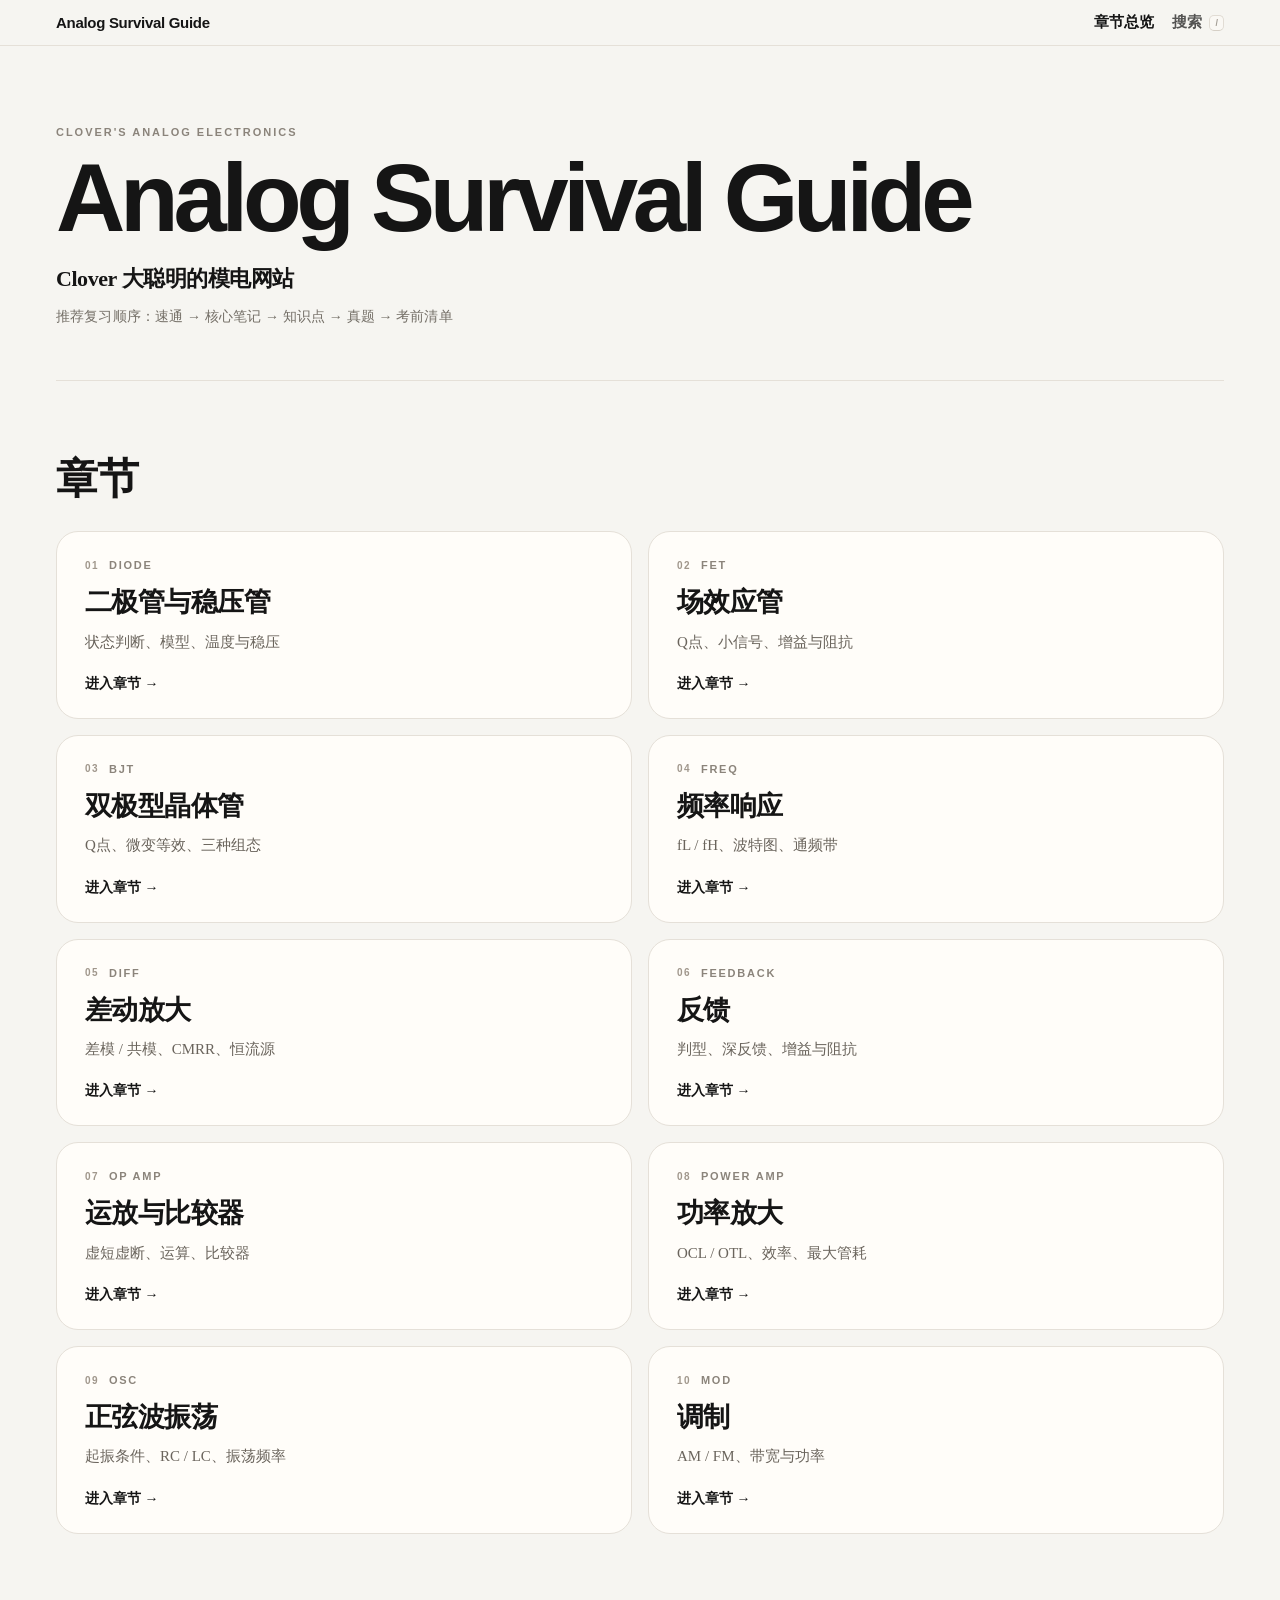
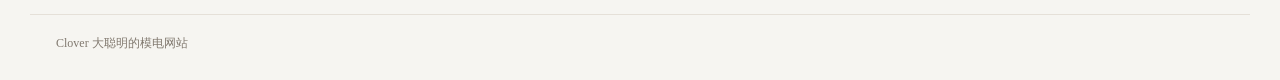
==== analog-survival-guide/index.html @ c8d02872 "Polish note density and add continuous notebook viewer" ====
<!doctype html>
<html lang="zh-CN">
<head>
<meta charset="utf-8">
<meta name="viewport" content="width=device-width,initial-scale=1">
<meta name="description" content="Clover 大聪明的模电网站：模拟电子线路 B 速通、知识点、历年真题与考前清单。">
<title>Analog Survival Guide｜Clover 模电期末生存指南</title>
<style>
:root{--bg:#f6f5f1;--paper:#fffdf9;--ink:#151515;--muted:#746f67;--line:#e5e0d8}
*{box-sizing:border-box}
html{scroll-behavior:smooth}
body{margin:0;background:var(--bg);color:var(--ink);font-family:"Songti SC","STSong","SimSun","Noto Serif CJK SC",serif;-webkit-font-smoothing:antialiased;text-rendering:optimizeLegibility}
a{color:inherit;text-decoration:none}
.sitebar{position:sticky;top:0;z-index:20;background:rgba(246,245,241,.94);backdrop-filter:blur(15px);border-bottom:1px solid var(--line)}
.sitebar-inner{max-width:1220px;margin:auto;padding:13px 26px;display:flex;align-items:center;justify-content:space-between}
.brand{font-family:Inter,ui-sans-serif,-apple-system,BlinkMacSystemFont,"Segoe UI",sans-serif;font-size:15px;font-weight:800;letter-spacing:-.02em}
.nav-actions{display:flex;align-items:center;gap:18px;font-size:15px;font-weight:700}
.search-open{appearance:none;border:0;background:transparent;color:inherit;font:inherit;font-weight:700;padding:0;cursor:pointer;display:inline-flex;align-items:center;gap:7px;opacity:.72;transition:opacity .16s ease}
.search-open:hover{opacity:1}.search-open kbd{font-family:Inter,ui-sans-serif,sans-serif;font-size:9px;font-weight:700;border:1px solid #d9d2c8;border-bottom-color:#c9c1b5;border-radius:5px;padding:2px 5px;background:#fbf9f5;color:#81796f}
main{max-width:1220px;margin:auto;padding:0 26px 80px}
.hero{padding:80px 0 52px;border-bottom:1px solid var(--line)}
.eyebrow{font-family:Inter,ui-sans-serif,sans-serif;font-size:11px;font-weight:800;letter-spacing:.18em;color:#8b847b;text-transform:uppercase}
h1{font-family:Inter,ui-sans-serif,-apple-system,BlinkMacSystemFont,"Segoe UI",sans-serif;font-size:clamp(58px,8vw,96px);letter-spacing:-.055em;line-height:.96;margin:14px 0 0}
.sub{font-size:22px;font-weight:800;margin-top:20px;letter-spacing:-.02em}
.home-guide{margin-top:11px;color:var(--muted);font-size:14px;line-height:1.65;letter-spacing:.01em}
.home-state{margin-top:20px;display:none;align-items:center;flex-wrap:wrap;gap:10px 14px}
.home-state.show{display:flex}.overall-progress{display:inline-flex;align-items:center;gap:9px;padding:7px 11px;border:1px solid #ddd6cd;border-radius:999px;background:#fbf9f5;color:#625b53;font:700 12px/1.2 Inter,ui-sans-serif,sans-serif}
.overall-progress i{display:block;width:64px;height:3px;border-radius:99px;background:#e7e1d8;overflow:hidden}.overall-progress i::after{content:"";display:block;width:var(--p,0%);height:100%;background:#514b44;border-radius:inherit;transition:width .25s ease}
.continue-link{font-size:13px;font-weight:800;color:#4d4740;border-bottom:1px solid #bfb6aa;padding-bottom:2px}.continue-link:hover{border-color:#4d4740}
.chapter-progress{position:absolute;top:25px;right:27px;padding:4px 8px;border-radius:999px;border:1px solid #e1dbd2;background:#faf8f4;color:#817970;font:700 10px/1.2 Inter,ui-sans-serif,sans-serif;letter-spacing:.02em}
.chapter-progress.done{background:#2b2824;border-color:#2b2824;color:#fff}.chapter-card.has-progress .code{padding-right:54px}
.section-summary{margin-left:auto;color:#81796f;font:700 12px/1.2 Inter,ui-sans-serif,sans-serif}

.section{padding-top:70px}
.section-head{margin-bottom:24px;display:flex;align-items:end;justify-content:space-between;gap:18px}
.section-head h2{font-size:42px;margin:0;letter-spacing:-.03em;font-weight:800}
.grid{display:grid;grid-template-columns:repeat(2,1fr);gap:16px}
.chapter-card{position:relative;overflow:hidden;min-height:178px;display:flex;flex-direction:column;background:var(--paper);border:1px solid var(--line);border-radius:22px;padding:27px 28px 25px;transition:.18s ease}
.chapter-card:hover{transform:translateY(-2px);border-color:#d8d1c7;box-shadow:0 12px 30px rgba(40,34,27,.045)}
.chapter-card:focus-visible{outline:2px solid #80766a;outline-offset:3px}
.code{display:flex;align-items:center;gap:10px;font-family:Inter,ui-sans-serif,sans-serif;font-size:11px;font-weight:800;letter-spacing:.16em;color:#8b847b}
.chapter-no{font-size:10px;letter-spacing:.14em;color:#a0978c}
.chapter-card h2{font-size:27px;line-height:1.35;margin:13px 0 8px;font-weight:800;letter-spacing:-.02em}
.chapter-card p{font-size:15px;color:#6a645c;margin:0;line-height:1.75}
.enter{margin-top:auto;padding-top:20px;font-weight:800;font-size:14px}
.enter::after{content:"";display:inline-block;width:0;height:1px;background:currentColor;vertical-align:middle;margin-left:6px;transition:width .18s ease}
.chapter-card:hover .enter::after{width:18px}
.loading{position:fixed;inset:0;z-index:100;background:var(--bg);display:none;place-items:center}
.loading.on{display:grid}
.loading-inner{text-align:center;padding:28px}
.loading-title{font-family:Inter,ui-sans-serif,sans-serif;font-size:30px;font-weight:800;letter-spacing:-.04em}
.loading-sub{margin-top:11px;color:var(--muted);font-size:14px}
.loading-bar{width:min(260px,65vw);height:2px;background:#e6e0d8;margin:20px auto 0;overflow:hidden;border-radius:999px}
.loading-bar::after{content:"";display:block;width:38%;height:100%;background:#6f6961;animation:load 1.05s ease-in-out infinite}
@keyframes load{0%{transform:translateX(-110%)}100%{transform:translateX(300%)}}
.footer{max-width:1220px;margin:0 auto 28px;padding:20px 26px 0;border-top:1px solid var(--line);font-size:12px;color:#81796f}
@media(max-width:760px){
  main{padding:0 18px 60px}.sitebar-inner{padding:12px 18px}.grid{grid-template-columns:1fr}
  .hero{padding-top:70px;padding-bottom:48px}.sub{font-size:19px}.home-guide{font-size:13.5px}
  .section-head h2{font-size:38px}.section-summary{font-size:11px}.chapter-card{min-height:160px}.chapter-progress{top:22px;right:22px}
}
@media(prefers-reduced-motion:reduce){html{scroll-behavior:auto}.chapter-card,.enter::after{transition:none}.loading-bar::after{animation:none}}

.search-layer{position:fixed;inset:0;z-index:200;background:rgba(25,22,18,.22);backdrop-filter:blur(7px);display:none;align-items:flex-start;justify-content:center;padding:10vh 18px 28px}
.search-layer.open{display:flex}.search-panel{width:min(760px,100%);max-height:78vh;overflow:hidden;background:#fffdf9;border:1px solid #ddd6cc;border-radius:22px;box-shadow:0 28px 90px rgba(32,27,21,.18);display:flex;flex-direction:column}
.search-head{padding:18px 20px;border-bottom:1px solid var(--line);display:flex;align-items:center;gap:12px}
.search-head input{min-width:0;flex:1;border:0;outline:0;background:transparent;color:var(--ink);font:700 18px/1.4 "Songti SC","STSong","SimSun",serif}
.search-head input::placeholder{color:#aaa198}.search-close{border:0;background:transparent;color:#8a8278;font-size:22px;line-height:1;cursor:pointer;padding:4px 6px}
.search-status{padding:14px 20px;color:#8b847b;font-size:12px;border-bottom:1px solid #eee9e1}
.search-results{overflow:auto;padding:8px}.search-result{display:block;padding:13px 14px;border-radius:13px}.search-result:hover,.search-result:focus-visible{background:#f6f3ed;outline:0}
.search-result-top{display:flex;align-items:center;gap:9px;margin-bottom:4px}.search-type{font-family:Inter,ui-sans-serif,sans-serif;font-size:9px;font-weight:800;letter-spacing:.13em;text-transform:uppercase;color:#91887e}.search-chapter{font-size:12px;color:#8b847b}
.search-result-title{font-size:16px;font-weight:800;line-height:1.45}.search-result-snippet{margin-top:3px;color:#6b655d;font-size:13px;line-height:1.55;white-space:nowrap;overflow:hidden;text-overflow:ellipsis}
.search-empty{padding:34px 20px;text-align:center;color:#8b847b;font-size:14px}
@media(max-width:760px){.hero{padding-top:60px;padding-bottom:42px}.nav-actions{gap:12px}.search-open kbd{display:none}.search-layer{padding-top:7vh}.search-panel{border-radius:18px;max-height:82vh}.search-head{padding:15px 16px}.search-head input{font-size:16px}}

</style>
</head>
<body>
<header class="sitebar"><div class="sitebar-inner"><div class="brand"><a href="#home">Analog Survival Guide</a></div><div class="nav-actions"><span>章节总览</span><button class="search-open" id="openSearch" type="button" aria-label="全站搜索">搜索 <kbd>/</kbd></button></div></div></header>

<main>
<section class="hero">
  <div class="eyebrow">Clover's Analog Electronics</div>
  <h1>Analog Survival Guide</h1>
  <div class="sub">Clover 大聪明的模电网站</div>
  <div class="home-guide">推荐复习顺序：速通 → 核心笔记 → 知识点 → 真题 → 考前清单</div>
  <div class="home-state" id="homeState">
    <span class="overall-progress" id="overallProgress"><i></i><span>0 / 80</span></span>
    <a class="continue-link" id="continueLink" href="guide.html?v='+release+'#diode/quick">继续上次复习 →</a>
  </div>
</section>

<section class="section">
  <div class="section-head"><h2>章节</h2><div class="section-summary" id="sectionSummary"></div></div>
  <div class="grid">
    <a class="chapter-card" href="guide.html?v='+release+'#diode/quick"><div class="code"><span class="chapter-no">01</span><span>DIODE</span></div><h2>二极管与稳压管</h2><p>状态判断、模型、温度与稳压</p><div class="enter">进入章节 →</div></a>
    <a class="chapter-card" href="guide.html?v='+release+'#fet/quick"><div class="code"><span class="chapter-no">02</span><span>FET</span></div><h2>场效应管</h2><p>Q点、小信号、增益与阻抗</p><div class="enter">进入章节 →</div></a>
    <a class="chapter-card" href="guide.html?v='+release+'#bjt/quick"><div class="code"><span class="chapter-no">03</span><span>BJT</span></div><h2>双极型晶体管</h2><p>Q点、微变等效、三种组态</p><div class="enter">进入章节 →</div></a>
    <a class="chapter-card" href="guide.html?v='+release+'#frequency/quick"><div class="code"><span class="chapter-no">04</span><span>FREQ</span></div><h2>频率响应</h2><p>fL / fH、波特图、通频带</p><div class="enter">进入章节 →</div></a>
    <a class="chapter-card" href="guide.html?v='+release+'#diff/quick"><div class="code"><span class="chapter-no">05</span><span>DIFF</span></div><h2>差动放大</h2><p>差模 / 共模、CMRR、恒流源</p><div class="enter">进入章节 →</div></a>
    <a class="chapter-card" href="guide.html?v='+release+'#feedback/quick"><div class="code"><span class="chapter-no">06</span><span>FEEDBACK</span></div><h2>反馈</h2><p>判型、深反馈、增益与阻抗</p><div class="enter">进入章节 →</div></a>
    <a class="chapter-card" href="guide.html?v='+release+'#opamp/quick"><div class="code"><span class="chapter-no">07</span><span>OP AMP</span></div><h2>运放与比较器</h2><p>虚短虚断、运算、比较器</p><div class="enter">进入章节 →</div></a>
    <a class="chapter-card" href="guide.html?v='+release+'#power/quick"><div class="code"><span class="chapter-no">08</span><span>POWER AMP</span></div><h2>功率放大</h2><p>OCL / OTL、效率、最大管耗</p><div class="enter">进入章节 →</div></a>
    <a class="chapter-card" href="guide.html?v='+release+'#oscillator/quick"><div class="code"><span class="chapter-no">09</span><span>OSC</span></div><h2>正弦波振荡</h2><p>起振条件、RC / LC、振荡频率</p><div class="enter">进入章节 →</div></a>
    <a class="chapter-card" href="guide.html?v='+release+'#modulation/quick"><div class="code"><span class="chapter-no">10</span><span>MOD</span></div><h2>调制</h2><p>AM / FM、带宽与功率</p><div class="enter">进入章节 →</div></a>
  </div>
</section>
</main>

<footer class="footer">Clover 大聪明的模电网站</footer>
<div class="loading" id="loading" aria-live="polite" aria-busy="true"><div class="loading-inner"><div class="loading-title">Analog Survival Guide</div><div class="loading-sub">正在载入这一章的完整内容…</div><div class="loading-bar"></div></div></div>

<div class="search-layer" id="searchLayer" aria-hidden="true">
  <div class="search-panel" role="dialog" aria-modal="true" aria-label="全站搜索">
    <div class="search-head"><input id="searchInput" type="search" autocomplete="off" placeholder="搜索知识点、真题、关键词…"><button class="search-close" id="searchClose" type="button" aria-label="关闭搜索">×</button></div>
    <div class="search-status" id="searchStatus">输入关键词开始搜索</div>
    <div class="search-results" id="searchResults"></div>
  </div>
</div>
<script>
(() => {
  const release='20260928-13';
  const files = Array.from({length:10},(_,i)=>`chunks/part-${String(i+1).padStart(2,'0')}.txt?v=${release}`);
  const loading = document.getElementById('loading');
  const searchLayer = document.getElementById('searchLayer');
  const searchInput = document.getElementById('searchInput');
  const searchResults = document.getElementById('searchResults');
  const searchStatus = document.getElementById('searchStatus');
  const routeMeta = {
    diode:'二极管与稳压管',fet:'场效应管',bjt:'双极型晶体管',frequency:'频率响应',diff:'差动放大',
    feedback:'反馈',opamp:'运放与比较器',power:'功率放大',oscillator:'正弦波振荡',modulation:'调制'
  };
  const chapterOrder = Object.keys(routeMeta);
  let fullHtmlPromise = null;
  let searchIndex = null;
  let loadingFull = false;

  function getFullHtml(){
    if(!fullHtmlPromise){
      fullHtmlPromise = Promise.all(files.map(f =>
        fetch(f,{cache:'force-cache'}).then(r=>{
          if(!r.ok) throw new Error(f+' '+r.status);
          return r.text();
        })
      )).then(parts=>parts.join(''));
    }
    return fullHtmlPromise;
  }


  const diodeCoreNotes = `
<section class="section note-atlas" id="notes">
<div class="section-head"><h2>核心笔记</h2></div>
<p class="note-atlas-intro">二极管这章先抓状态判断。图里已经有的内容不再重复打字，下面只留做题时会用到的结论。</p>
<div class="note-atlas-grid">

<article class="note-panel">
<div class="note-figure" data-page="原笔记 P1"><img loading="lazy" decoding="async" src="assets/notes/diode-pn.jpg?v=20260928-full6" alt="N型P型半导体与PN结形成的原笔记图"></div>
<div class="note-copy">
<h3>先判断偏置方向，再决定导通还是截止</h3>
<p>先看外加电压让耗尽层变窄还是变宽，再判断载流子运动和器件状态。整流、限幅、稳压题都从这一步开始。</p>
<div class="note-formulas"><div class="note-formula">正偏：耗尽层变窄 → 扩散增强 → 易导通</div><div class="note-formula">反偏：耗尽层变宽 → 扩散受阻 → 电流很小</div></div>
<div class="note-tip"><b>做题时：</b>先判状态，再列式。别反过来。</div>
</div></article>

<article class="note-panel">
<div class="note-figure" data-page="原笔记 P2"><img loading="lazy" decoding="async" src="assets/notes/diode-model.jpg?v=20260928-full6" alt="二极管伏安特性与模型的原笔记图"></div>
<div class="note-copy">
<h3>大信号看工作状态，小信号看工作点附近变化</h3>
<p>直流题先看题目采用理想模型、恒压降模型还是折线模型；交流微小变化再用工作点附近的小信号电阻。</p>
<div class="note-formulas"><div class="note-formula">Si 常用导通压降约 0.7 V　｜　Ge 约 0.3 V</div><div class="note-formula">小信号：r<sub>d</sub> ≈ U<sub>T</sub> / I<sub>DQ</sub></div></div>
<div class="note-tip"><b>注意：</b>题目明确给了模型，就按题设模型算，不要自己换模型。</div>
</div></article>

<article class="note-panel">
<div class="note-figure" data-page="原笔记 P5"><img loading="lazy" decoding="async" src="assets/notes/diode-limiter.jpg?v=20260928-full6" alt="二极管限幅电路与波形判断原笔记图"></div>
<div class="note-copy">
<h3>限幅题：先看二极管两端电位，再分区间画波形</h3>
<p>不需要背每种接法的波形。先假设截止，算两端电位；假设不成立时再切换到导通状态。</p>
<div class="note-formulas"><div class="note-formula">假设状态 → 算两端电位 → 检查自洽 → 必要时重算</div></div>
<div class="note-tip"><b>画波形：</b>输入跨过阈值的位置先在横轴上标出来，再一段一段画。</div>
</div></article>

<article class="note-panel">
<div class="note-figure" data-page="原笔记 P6"><img loading="lazy" decoding="async" src="assets/notes/diode-zener.jpg?v=20260928-full6" alt="稳压管限幅与输出波形原笔记图"></div>
<div class="note-copy">
<h3>稳压管：先假设没稳压，再用结果反证</h3>
<p>稳压管只是多了一个反向稳压状态，本质仍然是状态判断。先按未进入稳压区处理，结果不自洽再切换状态。</p>
<div class="note-formulas"><div class="note-formula">正向导通区　｜　中间截止区　｜　反向稳压区</div><div class="note-formula">保持正向电流不变：温度 ↑ → 正向导通电压 ↓</div></div>
<div class="note-tip"><b>记住：</b>限幅、稳压综合题都适合用“先假设 → 再验证”这套方法。</div>
</div></article>

</div></section>
`;

  const bjtCoreNotes = `
<section class="section note-atlas" id="notes">
<div class="section-head"><h2>核心笔记</h2></div>
<p class="note-atlas-intro">这一章先抓三件事：Q 点怎么动、失真怎么判、最大不失真摆幅怎么算。图留着，旁边只放做题真正会用到的东西。</p>
<div class="note-recap"><span>复习顺序</span><b>先 Q 点 → 再小信号 → 再三种组态 → 最后失真 / 最大摆幅</b><em>卡住时先把直流负载线和交流等效图画出来。</em></div>
<div class="note-atlas-grid">
<article class="note-panel">
<div class="note-figure" data-page="原笔记 P9"><img loading="lazy" decoding="async" src="assets/notes/bjt-qpoint.jpg?v=20260928-full6" alt="这里的 BJT Q 点与 RB、RC 变化关系图"></div>
<div class="note-copy"><div class="note-kicker">DIAGRAM · Q POINT</div><h3>R<sub>B</sub>、R<sub>C</sub> 改变时，Q 点到底怎么走？</h3>
<p><b>改 R<sub>B</sub></b>：直流负载线不变，变化的是 I<sub>BQ</sub>，所以工作点沿原直流负载线移动。</p>
<p><b>改 R<sub>C</sub></b>：I<sub>BQ</sub> 不变，但直流负载线斜率改变，因此 Q 点沿对应输出特性曲线移动。</p>
<div class="note-formulas"><div class="note-formula">u<sub>CE</sub> = V<sub>CC</sub> − i<sub>C</sub>R<sub>C</sub></div><div class="note-formula">直流负载线斜率 ∝ −1 / R<sub>C</sub></div></div>
<div class="note-tip"><b>做题时：</b>不要背“左移右移”，先问自己：这次是换 I<sub>B</sub> 曲线，还是换负载线？图就不会乱。</div></div>
</article>
<article class="note-panel">
<div class="note-figure" data-page="原笔记 P10"><img loading="lazy" decoding="async" src="assets/notes/bjt-distortion.jpg?v=20260928-full6" alt="这里的截止失真和饱和失真示意图"></div>
<div class="note-copy"><div class="note-kicker">EASY TO MISS · DISTORTION</div><h3>截止 / 饱和失真：先看 Q 点离哪一端更近</h3>
<p>这里直接记：<b>Q 点过低，更容易碰到截止端；Q 点过高，更容易碰到饱和端。</b>输入增大后，离 Q 点更近的一侧先被“顶住”，于是输出出现削顶。</p>
<p>对 NPN 共射题，原图还把输出削顶方向画了出来。考场上结合相位反转和 Q 点位置一起判断，比单背波形更稳。</p>
<div class="note-tip"><b>怎么改：</b>先考虑减小输入幅值；若题目要求调偏置，就把 Q 点往更合适的动态范围中部移动。</div></div>
</article>
<article class="note-panel no-image"><div class="note-copy"><h3>共射、共集、共基，别混着背</h3>
<p>三种组态最容易一起考。先抓用途，再补相位和阻抗，比背一整张表稳。</p>
<div class="note-compare">
<div><b>共射</b><span>电压放大能力强</span><span>输入 / 输出反相</span><span>最常见的电压放大</span></div>
<div><b>共集</b><span>A<sub>u</sub> ≈ 1</span><span>输入电阻大、输出电阻小</span><span>电压跟随，带负载强</span></div>
<div><b>共基</b><span>有电压放大，无电流放大</span><span>输入 / 输出同相</span><span>频带宽，适合高频</span></div>
</div>
<div class="note-tip"><b>记法：</b>共射看“放大”，共集看“跟随 / 带负载”，共基看“高频”。</div></div></article>
<article class="note-panel no-image"><div class="note-copy"><h3>最大不失真摆幅：限制你的是更近的那一端</h3>
<p>交流负载线经过静态工作点 Q。向饱和端和截止端分别还能摆多少，两个余量都算出来，最后取较小者。</p>
<div class="note-formulas"><div class="note-formula">交流负载线：经过 Q，斜率 = −1 / R′<sub>L</sub></div><div class="note-formula">U<sub>R</sub> = U<sub>CEQ</sub> − U<sub>CES</sub></div><div class="note-formula">U<sub>F</sub> = I<sub>CQ</sub>R′<sub>L</sub></div><div class="note-formula">U<sub>om,max</sub> = min(U<sub>R</sub>, U<sub>F</sub>)</div></div>
<div class="note-tip"><b>看到这类题：</b>出现“最大不失真输出 / 动态范围 / 交流负载线”，先找 Q 点到两端的余量。</div></div></article>
</div></section>
`;


  const fetCoreNotes = `
<section class="section note-atlas" id="notes">
<div class="section-head"><h2>核心笔记</h2></div>
<p class="note-atlas-intro">FET 先认管型，再定偏置和 Q 点，最后换小信号模型。三张图按这个顺序看就够了。</p>
<div class="note-atlas-grid">
<article class="note-panel">
<div class="note-figure" data-page="原笔记 P25"><img loading="lazy" decoding="async" src="assets/notes/fet-types.jpg?v=20260928-full6" alt="这里的 FET 管型与转移特性快速识别图"></div>
<div class="note-copy"><div class="note-kicker">DIAGRAM · TYPE ID</div><h3>看 u<sub>GS</sub> 的取值范围，先把管型认出来</h3>
<p>快速判断可以先看：u<sub>GS</sub> 有正有负 → 耗尽型 MOSFET；全为正 → 增强型 MOSFET；全为负 → JFET。先认管型，再看沟道方向和转移特性。</p>
<div class="note-formulas"><div class="note-formula">I<sub>DSS</sub>：转移曲线与 i<sub>D</sub> 轴交点</div><div class="note-formula">U<sub>GS(th)</sub> / U<sub>GS(off)</sub>：看 u<sub>GS</sub> 轴交点</div></div>
<div class="note-tip"><b>做题时：</b>认管型题别先死背符号，先看 u<sub>GS</sub> 能落在哪一段。</div></div>
</article>
<article class="note-panel">
<div class="note-figure" data-page="原笔记 P26"><img loading="lazy" decoding="async" src="assets/notes/fet-bias.jpg?v=20260928-full6" alt="这里的 FET 自给偏置与分压偏置图"></div>
<div class="note-copy"><div class="note-kicker">METHOD · BIAS</div><h3>偏置先问：这个管能不能自偏？</h3>
<p>JFET、耗尽型 MOSFET 可用自给偏置；增强型 MOSFET 需要 u<sub>GS</sub>&gt;0 才形成沟道，因此增强型 MOSFET 不用这套自给偏置。分压偏置可用于各种 FET。</p>
<div class="note-formulas"><div class="note-formula">I<sub>G</sub> ≈ 0</div><div class="note-formula">典型 N 沟道 JFET 自偏：U<sub>GS</sub> = −I<sub>D</sub>R<sub>S</sub></div></div>
<div class="note-tip"><b>算 Q 点：</b>求 U<sub>G</sub> → 写 U<sub>GS</sub> → 代恒流区公式 → 求 U<sub>DS</sub> → 验工作区。</div></div>
</article>
<article class="note-panel">
<div class="note-figure" data-page="原笔记 P27"><img loading="lazy" decoding="async" src="assets/notes/fet-small-signal.jpg?v=20260928-full6" alt="这里的 FET 低频小信号模型与共源放大图"></div>
<div class="note-copy"><h3>小信号模型：g<sub>m</sub>u<sub>GS</sub> 是主角，r<sub>ds</sub> 别凭空删</h3>
<p>低频小信号模型里，受控电流源为 g<sub>m</sub>u<sub>GS</sub>，r<sub>ds</sub> 接在漏源之间。通常可以先把 r<sub>ds</sub> 看成开路；若题目给出 λ 或 r<sub>ds</sub>，就应保留。</p>
<div class="note-formulas"><div class="note-formula">交流通路：耦合 / 旁路电容按交流短路处理</div><div class="note-formula">共源 A<sub>u</sub> 常带负号；R<sub>i</sub>、R<sub>o</sub> 从等效图直接看</div></div>
<div class="note-tip"><b>做题顺序：</b>画交流通路 → 换小信号模型 → 再列 A<sub>u</sub> / R<sub>i</sub> / R<sub>o</sub>。</div></div>
</article>
<article class="note-panel no-image"><div class="note-copy"><h3>源极电阻和级间负载：先画交流通路</h3>
<p>R<sub>S</sub> 未被旁路时会形成局部负反馈，增益下降但稳定性更好；多级放大时，后一级输入电阻还会并入前一级负载。</p>
<div class="note-formulas"><div class="note-formula">R<sub>S</sub> 是否参与交流 → 先看旁路电容</div><div class="note-formula">前一级有效负载：R<sub>D</sub> ∥ R<sub>L</sub> ∥ R<sub>in,next</sub></div></div>
<div class="note-tip"><b>做题时：</b>交流通路先画对，后面的 A<sub>u</sub> / R<sub>i</sub> / R<sub>o</sub> 才不会乱。</div></div></article>
</div></section>
`;


  const diffCoreNotes = `
<section class="section note-atlas" id="notes">
<div class="section-head"><h2>核心笔记</h2></div>
<p class="note-atlas-intro">差动放大先看结构，再看差模 / 共模。静态、动态分别放原笔记图，文字只留结论。</p>
<div class="note-atlas-grid">

<article class="note-panel">
<div class="note-figure" data-page="原笔记 P41"><img loading="lazy" decoding="async" src="assets/notes/diff-static.webp?v=20260928-full6" alt="差动放大静态分析原笔记整页"></div>
<div class="note-copy">
<h3>静态分析：先锁尾电流，再利用对称性平分</h3>
<p>两边参数相同时，不必分别列两套方程。先求公共发射极点，再求尾电流，最后左右平分。</p>
<div class="note-formulas"><div class="note-formula">I<sub>tail</sub> → I<sub>C1</sub> ≈ I<sub>C2</sub> ≈ I<sub>tail</sub>/2</div><div class="note-formula">U<sub>CEQ</sub> = U<sub>CQ</sub> − U<sub>EQ</sub></div></div>
</div></article>

<article class="note-panel">
<div class="note-figure" data-page="原笔记 P42–43"><img loading="lazy" decoding="async" src="assets/notes/diff-dynamic.jpg?v=20260928-full6" alt="差动放大差模共模与单双端输出原笔记整页"></div>
<div class="note-copy">
<h3>差模看“反着动”，共模看“一起动”</h3>
<p>差模输入同幅反相，公共发射极点近似交流地；共模输入同幅同相，双端输出时理想共模分量会相消。</p>
<div class="note-formulas"><div class="note-formula">差模：u<sub>i1</sub> = −u<sub>i2</sub></div><div class="note-formula">共模：u<sub>i1</sub> = u<sub>i2</sub></div><div class="note-formula">A<sub>ud,双</sub> = 2A<sub>ud,单</sub></div><div class="note-formula">R<sub>o,单</sub> ≈ R<sub>C</sub>　｜　R<sub>o,双</sub> ≈ 2R<sub>C</sub></div></div>
<div class="note-tip"><b>先看输出怎么取：</b>一个集电极对地是单端；两个集电极之间作差是双端。</div>
</div></article>

<article class="note-panel no-image"><div class="note-copy">
<h3>恒流源尾电路：就是为了把共模压得更低</h3>
<p>尾电流更稳后，共模增益会更小，静态工作点也更稳定，所以 CMRR 会提高。</p>
<div class="note-formulas"><div class="note-formula">CMRR = |A<sub>d</sub>/A<sub>c</sub>|</div></div>
<div class="note-tip"><b>记用途：</b>压共模、稳 Q 点、减小零点漂移。</div>
</div></article>

</div></section>
`;


  const opampCoreNotes = `
<section class="section note-atlas" id="notes">
<div class="section-head"><h2>核心笔记</h2></div>
<p class="note-atlas-intro">运放先判断工作区。线性运算看虚短虚断；比较器先找阈值，再看输出翻转。</p>
<div class="note-atlas-grid">

<article class="note-panel">
<div class="note-figure" data-page="原笔记 P76–77"><img loading="lazy" decoding="async" src="assets/notes/opamp-basic.jpg?v=20260928-full6" alt="运放虚短虚断与基本比例运算原笔记整页"></div>
<div class="note-copy">
<h3>先判断是不是负反馈线性区</h3>
<p>负反馈线性区可用虚短、虚断；开环或正反馈比较器不能套虚短。</p>
<div class="note-formulas"><div class="note-formula">u<sub>+</sub> ≈ u<sub>−</sub>，i<sub>+</sub> ≈ i<sub>−</sub> ≈ 0</div><div class="note-formula">反相：A<sub>u</sub> = −R<sub>f</sub>/R<sub>1</sub></div><div class="note-formula">同相：A<sub>u</sub> = 1 + R<sub>f</sub>/R<sub>1</sub></div></div>
</div></article>

<article class="note-panel">
<div class="note-figure" data-page="原笔记 P78–79"><img loading="lazy" decoding="async" src="assets/notes/opamp-sum.jpg?v=20260928-full6" alt="运放求和积分微分原笔记整页"></div>
<div class="note-copy">
<h3>求和、积分、微分：先认结构</h3>
<p>求和先叠加；积分微分就看电容究竟在反馈支路还是输入支路。</p>
<div class="note-formulas"><div class="note-formula">积分：u<sub>o</sub> = −(1/RC)∫u<sub>i</sub>dt</div><div class="note-formula">微分：u<sub>o</sub> = −RC·du<sub>i</sub>/dt</div></div>
</div></article>

<article class="note-panel">
<div class="note-figure" data-page="原笔记 P80"><img loading="lazy" decoding="async" src="assets/notes/opamp-hysteresis.webp?v=20260928-full6" alt="迟滞比较器阈值与传输特性原笔记整页"></div>
<div class="note-copy">
<h3>迟滞比较器：先画上下两个阈值</h3>
<p>先求 U<sub>TH</sub>、U<sub>TL</sub>，再看输入正在上升还是下降；穿过对应阈值时才翻转。</p>
<div class="note-tip"><b>别混：</b>求阈值时两端相等，只是找临界点，不代表全过程都满足虚短。</div>
</div></article>

</div></section>
`;


  const frequencyCoreNotes = `
<section class="section note-atlas" id="notes">
<div class="section-head"><h2>核心笔记</h2></div>
<p class="note-atlas-intro">频率响应先看图。中频平台、上下限频率和 ±3 dB 都在一张波特图里，先把位置认清再算。</p>
<div class="note-atlas-grid">

<article class="note-panel">
<div class="note-figure" data-page="原笔记 P34"><img loading="lazy" decoding="async" src="assets/notes/frequency-overview.jpg?v=20260928-full6" alt="放大电路频率响应与波特图原笔记整页"></div>
<div class="note-copy">
<h3>先找中频平台，再找两侧 −3 dB 截止点</h3>
<p>低频端主要受耦合、旁路电容影响，高频端主要受晶体管内部电容影响；中间平台就是中频区。</p>
<div class="note-formulas"><div class="note-formula">BW = f<sub>H</sub> − f<sub>L</sub></div><div class="note-formula">截止点：|A<sub>u</sub>| 降到中频值的 0.707 倍，即 −3 dB</div></div>
<div class="note-tip"><b>做题时：</b>先在图上标 f<sub>L</sub>、f<sub>H</sub>，再判断给定频率落在哪一段。</div>
</div></article>

<article class="note-panel">
<div class="note-figure" data-page="原笔记 P39"><img loading="lazy" decoding="async" src="assets/notes/frequency-example.jpg?v=20260928-full6" alt="频率特性表达式与上下限频率例题原笔记整页"></div>
<div class="note-copy">
<h3>给频率特性表达式时，先拆低频因子和高频因子</h3>
<p>这类题通常不是硬算复数，而是从每个一阶因子里读出截止频率，再取主导极点或组合判断。</p>
<div class="note-tip"><b>±3 dB 常考：</b>不同频率要分别判断所在频段。若再叠加负反馈，通常 f<sub>H</sub> ↑、f<sub>L</sub> ↓，通频带会变宽。</div>
</div></article>

</div></section>
`;

  const powerCoreNotes = `
<section class="section note-atlas" id="notes">
<div class="section-head"><h2>核心笔记</h2></div>
<p class="note-atlas-intro">功放题先看工作状态和结构。图里已经写清楚的内容不再重复打一遍，只留几个最容易混的点。</p>
<div class="note-atlas-grid">

<article class="note-panel">
<div class="note-figure" data-page="原笔记 P84"><img loading="lazy" decoding="async" src="assets/notes/power-class-ocl.jpg?v=20260928-full6" alt="甲乙甲乙类工作状态与OCL结构原笔记图"></div>
<div class="note-copy">
<h3>先看导通范围，再认 OCL 的互补结构</h3>
<p>分类题先看一个周期内导通多少；OCL 则看 NPN 和 PNP 两只互补管交替工作。</p>
<div class="note-formulas"><div class="note-formula">甲类：整个周期　｜　乙类：半个周期　｜　甲乙类：大于半个周期</div><div class="note-formula">OCL：R<sub>o</sub> 小，带负载能力强，输出与输入同相</div><div class="note-formula">选管：U<sub>(BR)CEO</sub> &gt; 2U<sub>CC</sub></div></div>
</div></article>

<article class="note-panel">
<div class="note-figure" data-page="原笔记 P87"><img loading="lazy" decoding="async" src="assets/notes/power-crossover.webp?v=20260928-full6" alt="乙类功放交越失真与二极管预偏置原笔记图"></div>
<div class="note-copy">
<h3>过零附近有个“缺口”，就是交越失真</h3>
<p>输入还没达到发射结导通电压时，两只功率管会短暂同时截止，于是输出在过零附近出现失真。</p>
<div class="note-tip"><b>怎么改：</b>加二极管预偏置，让两只管略微提前导通，把纯乙类推到甲乙类。</div>
</div></article>

<article class="note-panel">
<div class="note-figure" data-page="原笔记 P85"><img loading="lazy" decoding="async" src="assets/notes/power-formulas.webp?v=20260928-full6" alt="乙类OCL功率效率与管耗推导原笔记图"></div>
<div class="note-copy">
<h3>最大效率 ≠ 单管损耗最大</h3>
<p>公式推导直接看左边原笔记，复习时只把这两个工作点分清。</p>
<div class="note-formulas"><div class="note-formula">ξ = 1 → η<sub>max</sub> = π/4 ≈ 78.5%</div><div class="note-formula">ξ = 2/π → 单管损耗最大</div></div>
<div class="note-tip"><b>这里最容易选错：</b>“最大效率”和“单管损耗最大”不是同一个输出幅度。</div>
</div></article>

</div></section>
`;

  const oscillatorCoreNotes = `
<section class="section note-atlas" id="notes">
<div class="section-head"><h2>核心笔记</h2></div>
<p class="note-atlas-intro">振荡先看起振条件，再认 RC、LC 和晶体。能用图判断的地方不再堆文字。</p>
<div class="note-atlas-grid">

<article class="note-panel">
<div class="note-figure" data-page="原笔记 P89"><img loading="lazy" decoding="async" src="assets/notes/oscillator-overview.webp?v=20260928-full6" alt="振荡条件与RC文氏桥原笔记整页"></div>
<div class="note-copy">
<h3>先分清“起振”和“稳态”</h3>
<p>RC 文氏桥在谐振点相移为 0，反馈系数为 1/3，因此起振时放大倍数要大于 3。</p>
<div class="note-formulas"><div class="note-formula">起振：|AF| &gt; 1，φ<sub>A</sub> + φ<sub>F</sub> = 2nπ</div><div class="note-formula">稳态：|AF| = 1</div><div class="note-formula">f<sub>0</sub> = 1/(2πRC)</div></div>
</div></article>

<article class="note-panel">
<div class="note-figure" data-page="原笔记 P90–91"><img loading="lazy" decoding="async" src="assets/notes/oscillator-lc.jpg?v=20260928-full6" alt="LC三点式与石英晶体振荡原笔记整页"></div>
<div class="note-copy">
<h3>LC 三点式先判相位，晶体只抓两个谐振点</h3>
<p>三点式先用“射同基反”判断电抗关系；石英晶体则看串联谐振和并联谐振附近的等效性质。</p>
<div class="note-formulas"><div class="note-formula">并联 LC：f&lt;f<sub>0</sub> 感性，f&gt;f<sub>0</sub> 容性</div><div class="note-formula">串联 LC：f&lt;f<sub>0</sub> 容性，f&gt;f<sub>0</sub> 感性</div></div>
</div></article>

</div></section>
`;


  const modulationCoreNotes = `
<section class="section note-atlas" id="notes">
<div class="section-head"><h2>核心笔记</h2></div>
<p class="note-atlas-intro">调制这章不用拆成很多小块。先把“为什么调制 → 包络 → 频谱 → 带宽”放在一页看，再单独看功率。</p>
<div class="note-atlas-grid">

<article class="note-panel">
<div class="note-figure" data-page="原笔记 P94"><img loading="lazy" decoding="async" src="assets/notes/modulation-overview.jpg?v=20260928-full6" alt="调制目的标准调幅包络与频谱原笔记整页"></div>
<div class="note-copy">
<h3>标准调幅：先看包络，再看三条频谱线</h3>
<p>调制最直接的目的之一是把低频信息搬到高频载波上，便于有效辐射和频分复用。SAM 波形先读包络，再读调幅指数。</p>
<div class="note-formulas"><div class="note-formula">0 &lt; m<sub>a</sub> ≤ 1：正常调幅　｜　m<sub>a</sub> &gt; 1：过调幅</div><div class="note-formula">频谱：f<sub>c</sub>−f<sub>m</sub>，f<sub>c</sub>，f<sub>c</sub>+f<sub>m</sub></div><div class="note-formula">单音 AM：BW = 2f<sub>m</sub></div></div>
<div class="note-tip"><b>看波形：</b>包络一旦出现反折，就先想到过调幅。</div>
</div></article>

<article class="note-panel">
<div class="note-figure" data-page="原笔记 P95"><img loading="lazy" decoding="async" src="assets/notes/modulation-power.jpg?v=20260928-full6" alt="标准调幅边频功率与调制效率原笔记整页"></div>
<div class="note-copy">
<h3>功率题：真正带信息的是上下边频</h3>
<p>载频本身不携带调制信息，信息在两个边频。算功率时先分清载波功率、边频功率和总功率。</p>
<div class="note-formulas"><div class="note-formula">P<sub>SSB</sub> / P<sub>AM</sub> = m<sub>a</sub><sup>2</sup> / (2 + m<sub>a</sub><sup>2</sup>)</div></div>
<div class="note-tip"><b>别混：</b>“总功率大”不等于“传信息更有效”，标准 AM 的载波功率占比很高。</div>
</div></article>

</div></section>
`;

  const feedbackCoreNotes = `
<section class="section note-atlas" id="notes">
<div class="section-head"><h2>核心笔记</h2></div>
<p class="note-atlas-intro">反馈别一次猜全名。先找通路，再判正负，再拆“输出取样”和“输入混合”。</p>
<div class="note-atlas-grid">

<article class="note-panel">
<div class="note-figure" data-page="原笔记 P55"><img loading="lazy" decoding="async" src="assets/notes/feedback-judge.jpg?v=20260928-full6" alt="反馈组态判断原笔记整页"></div>
<div class="note-copy">
<h3>四种反馈组态：拆成两个判断</h3>
<p>输出端判断电压 / 电流反馈；输入端判断串联 / 并联。复杂图也只是在重复这两步。</p>
<div class="note-formulas"><div class="note-formula">输出短路后反馈消失 → 电压反馈</div><div class="note-formula">输入量与反馈量落在同一点 → 并联；否则 → 串联</div></div>
<div class="note-tip"><b>顺序：</b>找反馈通路 → 判正负 → 判电压 / 电流 → 判串 / 并。</div>
</div></article>

<article class="note-panel">
<div class="note-figure" data-page="原笔记 P56–57"><img loading="lazy" decoding="async" src="assets/notes/feedback-deep.jpg?v=20260928-full6" alt="深度负反馈与输入输出电阻原笔记整页"></div>
<div class="note-copy">
<h3>深反馈：先把输入量和反馈量近似起来</h3>
<p>串联混合看电压，并联混合看电流。AF 足够大时，闭环增益主要由反馈网络决定。</p>
<div class="note-formulas"><div class="note-formula">串联：U<sub>i</sub> ≈ U<sub>f</sub>　｜　并联：I<sub>i</sub> ≈ I<sub>f</sub></div><div class="note-formula">A<sub>f</sub> = A/(1+AF)　｜　AF ≫ 1 ⇒ A<sub>f</sub> ≈ 1/F</div><div class="note-formula">串联反馈 → R<sub>if</sub> ↑　｜　并联反馈 → R<sub>if</sub> ↓</div><div class="note-formula">电压反馈 → R<sub>of</sub> ↓　｜　电流反馈 → R<sub>of</sub> ↑</div></div>
</div></article>

<article class="note-panel no-image"><div class="note-copy">
<h3>题目给“要求”，就反推反馈组态</h3>
<p>想稳定输出电压，就先选电压反馈；想稳定输出电流，就先选电流反馈。再看输入端希望高阻还是低阻，决定串联还是并联。</p>
<div class="note-tip"><b>两个问题就够：</b>输出想稳什么？输入想要高阻还是低阻？</div>
</div></article>

</div></section>
`;

  function injectNotes(html,page,section){
    const start=html.indexOf('<template id="tpl-'+page+'">');
    if(start<0) return html;
    const end=html.indexOf('</template>',start);
    const marker='<section class="section" id="knowledge">';
    const at=html.indexOf(marker,start);
    if(at<0 || at>end) return html;
    if(html.slice(start,end).includes('class="section note-atlas"')) return html;
    return html.slice(0,at)+section+html.slice(at);
  }

  function polishFullHtml(html){
    const noteCss = `
<style id="note-polish-v2">
.note-kicker{display:none}
.note-atlas-intro{max-width:840px!important;color:#5f5952!important;font-size:15px!important;line-height:1.8!important}
.note-recap{margin:14px 0 28px;padding:13px 0 14px;border-top:1px solid #dcd5cc;border-bottom:1px solid #dcd5cc;background:transparent}
.note-recap span{display:block;margin-bottom:5px;color:#8a8177;font-size:12px;font-weight:700}
.note-recap b{display:block;font-size:15px;line-height:1.65;font-weight:800}
.note-recap em{display:block;margin-top:3px;font-style:normal;color:#746d64;font-size:13px;line-height:1.65}
.note-atlas-grid{display:block!important}
.note-panel{display:grid!important;grid-template-columns:minmax(460px,1.18fr) minmax(300px,.82fr)!important;gap:34px!important;align-items:start!important;margin:0!important;padding:34px 0!important;border:0!important;border-top:1px solid #e3ddd5!important;border-radius:0!important;background:transparent!important;box-shadow:none!important}
.note-panel:first-child{border-top:0!important;padding-top:8px!important}
.note-panel.no-image{display:block!important;max-width:none!important;padding:28px 0!important}
.note-panel.no-image .note-copy{display:grid!important;grid-template-columns:minmax(260px,.72fr) minmax(0,1.28fr)!important;column-gap:46px!important;row-gap:9px!important;align-items:start!important;padding:0!important}
.note-panel.no-image .note-copy>h3{grid-column:1!important;grid-row:1 / span 12!important;margin-bottom:0!important}
.note-panel.no-image .note-copy>p,.note-panel.no-image .note-copy>.note-formulas,.note-panel.no-image .note-copy>.note-tip,.note-panel.no-image .note-copy>.note-compare{grid-column:2!important}
.note-copy{padding-top:6px!important}
.note-panel:not(.no-image) .note-copy{position:sticky!important;top:82px!important;align-self:start!important}
.note-copy h3{margin-top:0!important;font-size:24px!important;line-height:1.45!important;letter-spacing:-.02em!important}
.note-copy p{font-size:15px!important;line-height:1.82!important;color:#514c46!important}
.note-figure{position:relative!important;margin:0!important;padding:0!important;background:transparent!important;border:0!important}
.note-figure::after{content:attr(data-page) " · 高清整页 · 点击查看";display:block;margin-top:8px;color:#938b82;font-size:11px;letter-spacing:.02em}
.note-figure img{display:block!important;width:100%!important;height:auto!important;max-height:none!important;object-fit:contain!important;object-position:center!important;border:1px solid #ded8d0!important;border-radius:10px!important;background:#fff!important;cursor:zoom-in;image-rendering:auto;transition:transform .18s ease,box-shadow .18s ease}
.note-figure img:hover{transform:translateY(-1px);box-shadow:0 12px 30px rgba(35,30,25,.065)}
.note-formulas{margin-top:13px!important}
.note-formula{background:transparent!important;border:0!important;border-left:2px solid #cfc7bd!important;border-radius:0!important;padding:7px 0 7px 13px!important;margin:4px 0!important}
.note-tip{margin-top:14px!important;padding:0!important;background:transparent!important;border:0!important;color:#5f5952!important}
.note-compare{display:grid;grid-template-columns:repeat(3,1fr);gap:0;margin:14px 0 8px;border-top:1px solid #ded7cf;border-bottom:1px solid #ded7cf}
.note-compare>div{padding:13px 16px;border-left:1px solid #e6e0d8}
.note-compare>div:first-child{border-left:0}.note-compare b{display:block;margin-bottom:8px;font-size:15px}.note-compare span{display:block;margin:4px 0;color:#625c55;font-size:13px;line-height:1.55}
@media(max-width:760px){.note-compare{grid-template-columns:1fr}.note-compare>div{border-left:0;border-top:1px solid #e6e0d8}.note-compare>div:first-child{border-top:0}}
@media(max-width:980px){.note-panel{grid-template-columns:1fr!important;gap:18px!important;padding:28px 0!important}.note-panel:not(.no-image) .note-copy{position:static!important}.note-panel.no-image .note-copy{display:block!important}.note-panel.no-image .note-copy>h3,.note-panel.no-image .note-copy>p,.note-panel.no-image .note-copy>.note-formulas,.note-panel.no-image .note-copy>.note-tip,.note-panel.no-image .note-copy>.note-compare{display:block!important}.note-copy h3{font-size:22px!important}.note-figure{max-width:760px!important}.note-figure::after{font-size:10.5px}}@media(max-width:760px){.note-recap b{font-size:14px}.note-panel{padding:24px 0!important}.note-copy h3{font-size:21px!important}}
</style>`;
    if(!html.includes('note-polish-v2')) html = html.replace('</head>', noteCss + '</head>');
    if(!html.includes('note-viewer-v2')){
      const noteViewer = '<div class="note-viewer" id="noteViewer" aria-hidden="true"><div class="note-viewer-bar"><span id="noteViewerPage">原笔记</span><div><button type="button" data-note-nav="-1">‹ 上一页</button><button type="button" data-note-zoom="1">适应</button><button type="button" data-note-zoom="1.5">150%</button><button type="button" data-note-zoom="2">200%</button><button type="button" data-note-nav="1">下一页 ›</button><button class="note-viewer-close" type="button" data-close-note-viewer aria-label="关闭">×</button></div></div><div class="note-viewer-scroll"><div class="note-viewer-inner"><img id="noteViewerImg" alt=""></div></div></div>'
        + '<style id="note-viewer-style-v2">.note-viewer{position:fixed;inset:0;z-index:99999;display:none;background:rgba(28,25,22,.94);color:#fff}.note-viewer.open{display:flex;flex-direction:column}.note-viewer-bar{height:58px;flex:0 0 auto;display:flex;align-items:center;justify-content:space-between;padding:0 18px;border-bottom:1px solid rgba(255,255,255,.14);font:600 12px/1.2 Inter,ui-sans-serif,sans-serif}.note-viewer-bar>div{display:flex;gap:8px;align-items:center}.note-viewer-bar button{appearance:none;border:1px solid rgba(255,255,255,.24);background:rgba(255,255,255,.08);color:#fff;border-radius:999px;padding:7px 11px;cursor:pointer}.note-viewer-bar button.active{background:#fff;color:#24211f;border-color:#fff}.note-viewer-close{font-size:20px!important;line-height:1!important;padding:5px 10px!important}.note-viewer-scroll{flex:1;overflow:auto;padding:22px}.note-viewer-inner{margin:0 auto;width:min(92vw,1500px)}.note-viewer-inner img{display:block;width:100%;height:auto;max-width:none;margin:0 auto;background:#fff;box-shadow:0 20px 60px rgba(0,0,0,.35)}@media(max-width:760px){.note-viewer-bar{padding:0 10px}.note-viewer-bar button[data-note-zoom="1.5"],.note-viewer-bar button[data-note-zoom="2"],.note-viewer-bar button[data-note-nav]{display:none}.note-viewer-scroll{padding:10px}.note-viewer-inner{width:96vw}}</style>'
        + '<script id="note-viewer-v2">(function(){var v=document.getElementById("noteViewer"),im=document.getElementById("noteViewerImg"),box=v&&v.querySelector(".note-viewer-inner"),pg=document.getElementById("noteViewerPage"),currentImg=null,currentZ=1;function imgs(){return Array.from(document.querySelectorAll(".note-figure img"));}function setZ(z){if(!box)return;currentZ=Math.max(1,Math.min(2,z||1));box.style.width=currentZ===1?"min(92vw,1500px)":("min("+(92*currentZ)+"vw,"+(1500*currentZ)+"px)");document.querySelectorAll("[data-note-zoom]").forEach(function(b){b.classList.toggle("active",Math.abs((parseFloat(b.dataset.noteZoom)||1)-currentZ)<.01);});}function show(t){if(!t)return;currentImg=t;im.src=t.currentSrc||t.src;im.alt=t.alt||"";var list=imgs(),idx=list.indexOf(t),fig=t.closest(".note-figure"),label=(fig&&fig.dataset.page)||"原笔记";if(pg)pg.textContent=label+(idx>=0?" · "+(idx+1)+"/"+list.length:"");setZ(1);v.classList.add("open");v.setAttribute("aria-hidden","false");document.body.style.overflow="hidden";}function move(step){var list=imgs(),idx=list.indexOf(currentImg);if(!list.length)return;if(idx<0)idx=0;show(list[(idx+step+list.length)%list.length]);}function closeV(){if(!v)return;v.classList.remove("open");v.setAttribute("aria-hidden","true");document.body.style.overflow="";im.removeAttribute("src");currentImg=null;setZ(1);}document.addEventListener("click",function(e){var t=e.target.closest&&e.target.closest(".note-figure img");if(t){e.preventDefault();show(t);return;}var nb=e.target.closest&&e.target.closest("[data-note-nav]");if(nb){move(parseInt(nb.dataset.noteNav,10)||0);return;}var zb=e.target.closest&&e.target.closest("[data-note-zoom]");if(zb){setZ(parseFloat(zb.dataset.noteZoom)||1);return;}if(e.target===v||(e.target.closest&&e.target.closest("[data-close-note-viewer]")))closeV();});document.addEventListener("keydown",function(e){if(!v||!v.classList.contains("open"))return;if(e.key==="Escape")closeV();if(e.key==="ArrowLeft")move(-1);if(e.key==="ArrowRight")move(1);if(e.key==="0")setZ(1);if(e.key==="+"||e.key==="=")setZ(currentZ<1.5?1.5:2);if(e.key==="-")setZ(currentZ>1.5?1.5:1);});})();<\/script>';
      html = html.replace('</body>', noteViewer + '</body>');
    }
    html = html
      .replace("['home','章节'],['quick','速通'],['knowledge','知识点'],['papers','真题'],['check','考前清单']","['home','章节'],['quick','速通'],['notes','核心笔记'],['knowledge','知识点'],['papers','真题'],['check','考前清单']")
      .replace(/<section class="grid" id="quick">/g,'<section class="grid">')
      .replace(/<section class="section"><div class="section-head"><h2>速通<\/h2>/g,'<section class="section" id="quick"><div class="section-head"><h2>速通</h2>');
    html = injectNotes(html,'diode',diodeCoreNotes);
    html = injectNotes(html,'bjt',bjtCoreNotes);
    html = injectNotes(html,'fet',fetCoreNotes);
    html = injectNotes(html,'frequency',frequencyCoreNotes);
    html = injectNotes(html,'diff',diffCoreNotes);
    html = injectNotes(html,'feedback',feedbackCoreNotes);
    html = injectNotes(html,'opamp',opampCoreNotes);
    html = injectNotes(html,'power',powerCoreNotes);
    html = injectNotes(html,'oscillator',oscillatorCoreNotes);
    html = injectNotes(html,'modulation',modulationCoreNotes);
    return html;
  }

  async function enterFullSite(hash){
    if(loadingFull) return;
    loadingFull = true;
    loading.classList.add('on');
    try{
      const html = polishFullHtml(await getFullHtml());
      if(hash) history.replaceState(null,'',hash);
      document.open();
      document.write(html);
      document.close();
    }catch(err){
      loadingFull = false;
      loading.classList.remove('on');
      console.error(err);
      alert('章节加载失败，请刷新后重试。');
    }
  }

  // Any chapter/search/continue link enters the full guide.
  document.addEventListener('click',e=>{
    const a=e.target.closest('a[href^="#"]');
    if(!a) return;
    const hash=a.getAttribute('href');
    if(!hash || hash==='#home') return;
    const page=hash.slice(1).split('/')[0];
    if(!routeMeta[page]) return;
    e.preventDefault();
    location.href='guide.html?v='+release+hash;
  });

  // Direct links such as /analog-survival-guide/#feedback/papers also work.
  const initialHash=location.hash;
  if(initialHash && initialHash!=='#home'){
    const page=initialHash.slice(1).split('/')[0];
    if(routeMeta[page]) location.replace('guide.html?v='+release+initialHash);
  }

  function buildIndex(html){
    const doc=new DOMParser().parseFromString(polishFullHtml(html),'text/html');
    const out=[];
    Object.entries(routeMeta).forEach(([page,name])=>{
      const tpl=doc.getElementById('tpl-'+page);
      if(!tpl) return;
      const root=tpl.content;
      out.push({page,type:'章节',title:name,snippet:(root.querySelector('.hero-lead')?.textContent||'').trim(),hash:'guide.html?v='+release+'#'+page+'/quick'});
      root.querySelectorAll('.note-panel h3').forEach(el=>out.push({page,type:'核心笔记',title:el.textContent.trim(),snippet:(el.closest('.note-copy')?.querySelector('p')?.textContent||'').trim(),hash:'guide.html?v='+release+'#'+page+'/notes'}));
      root.querySelectorAll('.quick h3').forEach(el=>out.push({
        page,type:'速通',title:el.textContent.trim(),
        snippet:(el.parentElement.querySelector('p')?.textContent||'').trim(),hash:'guide.html?v='+release+'#'+page+'/quick'
      }));
      root.querySelectorAll('details.knowledge-item').forEach(el=>out.push({
        page,type:'知识点',title:(el.querySelector('summary')?.textContent||'').trim(),
        snippet:(el.querySelector('.knowledge-lead')?.textContent||el.querySelector('.knowledge-body p')?.textContent||'').trim(),
        hash:'guide.html?v='+release+'#'+page+'/knowledge'
      }));
      root.querySelectorAll('.exam-title h3').forEach(el=>out.push({
        page,type:'真题',title:el.textContent.trim(),
        snippet:[...el.parentElement.querySelectorAll('.tag')].map(x=>x.textContent.trim()).join(' · '),
        hash:'guide.html?v='+release+'#'+page+'/papers'
      }));
    });
    return out;
  }

  async function ensureIndex(){
    if(searchIndex) return searchIndex;
    searchStatus.textContent='正在建立全站索引…';
    searchIndex=buildIndex(await getFullHtml());
    searchStatus.textContent='输入关键词开始搜索';
    return searchIndex;
  }

  function esc(v){
    return String(v).replace(/[&<>"']/g,m=>({'&':'&amp;','<':'&lt;','>':'&gt;','"':'&quot;',"'":'&#39;'}[m]));
  }

  async function runSearch(){
    const q=searchInput.value.trim().toLowerCase();
    if(!q){searchStatus.textContent='输入关键词开始搜索';searchResults.innerHTML='';return;}
    const idx=await ensureIndex();
    const terms=q.split(/\s+/).filter(Boolean);
    const hits=idx.map(x=>{
      const all=(x.title+' '+x.snippet+' '+x.type+' '+routeMeta[x.page]).toLowerCase();
      let score=0;
      terms.forEach(k=>{if(x.title.toLowerCase().includes(k))score+=5;if(all.includes(k))score+=2;});
      return {x,score};
    }).filter(v=>v.score>0).sort((a,b)=>b.score-a.score).slice(0,14);
    searchStatus.textContent=hits.length?'找到 '+hits.length+' 个最相关结果':'没有找到匹配内容';
    searchResults.innerHTML=hits.length?hits.map(({x}) =>
      '<a class="search-result" href="'+x.hash+'"><div class="search-result-top"><span class="search-type">'+esc(x.type)+'</span><span class="search-chapter">'+esc(routeMeta[x.page])+'</span></div><div class="search-result-title">'+esc(x.title)+'</div><div class="search-result-snippet">'+esc(x.snippet)+'</div></a>'
    ).join(''):'<div class="search-empty">换一个关键词试试，例如：差模、CMRR、迟滞、深反馈、OCL</div>';
  }

  function openSearch(){
    searchLayer.classList.add('open');
    searchLayer.setAttribute('aria-hidden','false');
    ensureIndex().catch(console.error);
    setTimeout(()=>searchInput.focus(),0);
  }
  function closeSearch(){
    searchLayer.classList.remove('open');
    searchLayer.setAttribute('aria-hidden','true');
  }
  document.getElementById('openSearch').addEventListener('click',openSearch);
  document.getElementById('searchClose').addEventListener('click',closeSearch);
  searchLayer.addEventListener('click',e=>{if(e.target===searchLayer)closeSearch();});
  searchInput.addEventListener('input',()=>runSearch().catch(console.error));
  document.addEventListener('keydown',e=>{
    if(e.key==='/'&&!/INPUT|TEXTAREA/.test(document.activeElement?.tagName||'')){e.preventDefault();openSearch();}
    if(e.key==='Escape'&&searchLayer.classList.contains('open'))closeSearch();
  });

  function readChapterProgress(page){
    let saved={};
    try{saved=JSON.parse(localStorage.getItem('asg-single-check-'+page)||'{}')}catch(e){}
    return Object.values(saved).filter(Boolean).length;
  }
  function refreshHomeProgress(){
    let total=0,complete=0;
    document.querySelectorAll('.chapter-card').forEach(card=>{
      const href=card.getAttribute('href')||'';
      const match=href.match(/#([^/]+)/);
      const page=match?match[1]:'';
      if(!routeMeta[page]) return;
      const done=readChapterProgress(page);
      total+=done;if(done>=8)complete++;
      let badge=card.querySelector('.chapter-progress');
      if(!badge){badge=document.createElement('span');badge.className='chapter-progress';card.appendChild(badge);}
      badge.textContent=done>=8?'完成':done+'/8';
      badge.classList.toggle('done',done>=8);
      badge.style.display=done>0?'inline-flex':'none';
      card.classList.toggle('has-progress',done>0);
    });
    const overall=document.getElementById('overallProgress');
    const summary=document.getElementById('sectionSummary');
    const state=document.getElementById('homeState');
    const cont=document.getElementById('continueLink');
    if(overall){
      overall.style.setProperty('--p',Math.round(total/80*100)+'%');
      overall.querySelector('span').textContent=total+' / 80';
    }
    if(summary) summary.textContent=total?('已完成 '+total+' / 80 · '+complete+' 章通关'):'';
    let last='';try{last=localStorage.getItem('asg-last-route')||''}catch(e){}
    if(state&&cont&&last&&/^#(diode|fet|bjt|frequency|diff|feedback|opamp|power|oscillator|modulation)(\/|$)/.test(last)){
      const [page,sec='quick']=last.slice(1).split('/');
      const secName={quick:'速通',notes:'核心笔记',knowledge:'知识点',papers:'真题',check:'考前清单'}[sec]||'继续学习';
      cont.href='guide.html'+last;cont.textContent='继续上次：'+routeMeta[page]+' · '+secName+' →';state.classList.add('show');
    }else if(state&&total>0){
      const page=chapterOrder.find(p=>readChapterProgress(p)<8)||'diode';
      cont.href='guide.html?v='+release+'#'+page+'/quick';cont.textContent='继续复习：'+routeMeta[page]+' →';state.classList.add('show');
    }
  }
  // chapter-nav-feedback-v1: show instant feedback while guide.html starts loading.
  document.querySelectorAll('a.chapter-card[href^="guide.html?v='+release+'#"], a.continue-link[href^="guide.html?v='+release+'#"]').forEach(a=>{
    a.addEventListener('click',()=>{
      loading.classList.add('on');
      loading.setAttribute('aria-busy','true');
    });
  });

  refreshHomeProgress();
})();
</script>
</body>
</html>
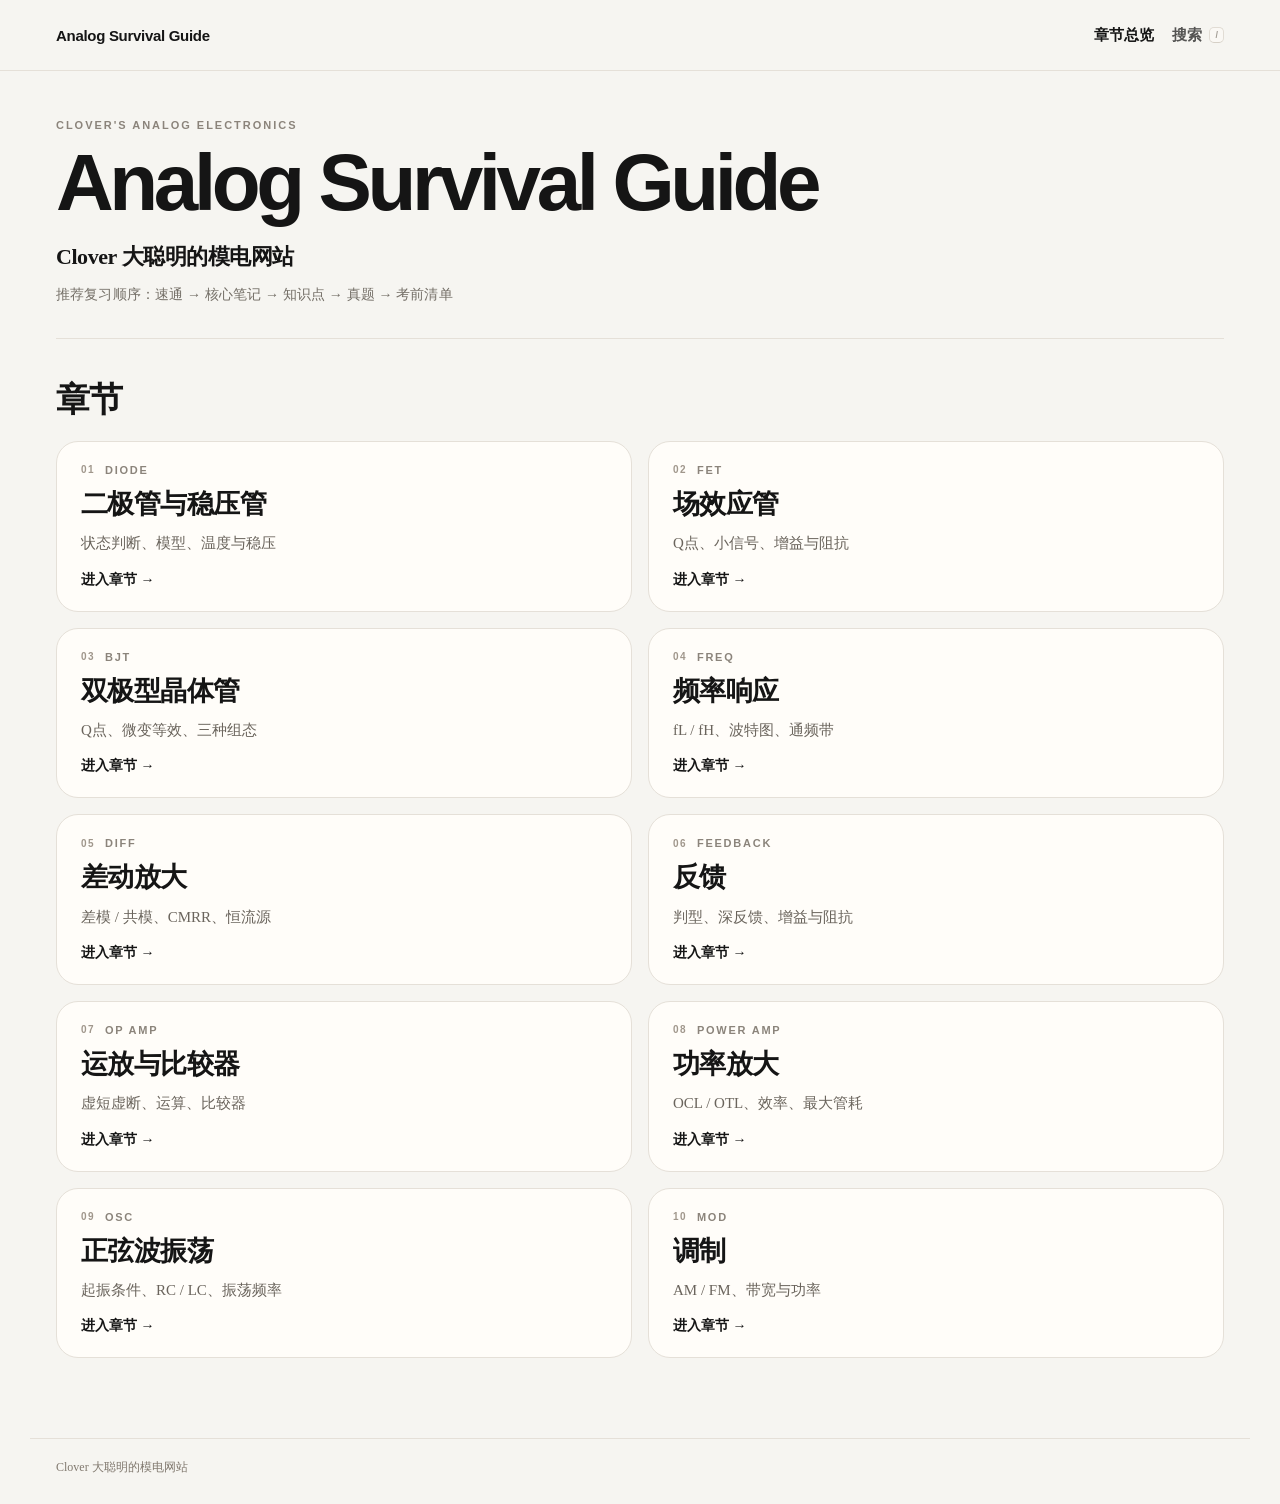
==== commit 429c19fb: "Polish mobile reading, chapter navigation and homepage search" ====
--- a/analog-survival-guide/index.html
+++ b/analog-survival-guide/index.html
@@ -73,6 +73,16 @@
 .search-empty{padding:34px 20px;text-align:center;color:#8b847b;font-size:14px}
 @media(max-width:760px){.hero{padding-top:60px;padding-bottom:42px}.nav-actions{gap:12px}.search-open kbd{display:none}.search-layer{padding-top:7vh}.search-panel{border-radius:18px;max-height:82vh}.search-head{padding:15px 16px}.search-head input{font-size:16px}}
 
+
+/* Compact overview and comfortable touch targets. */
+.hero{padding:48px 0 32px}h1{font-size:clamp(42px,7vw,80px);overflow-wrap:break-word}
+.section{padding-top:38px}.section-head{margin-bottom:18px}.section-head h2{font-size:34px}
+.chapter-card{min-height:158px;padding:22px 24px}.chapter-card h2{margin-top:10px}.enter{padding-top:14px}
+.search-open,.search-close{min-height:44px;min-width:44px}
+:focus-visible{outline:2px solid #80766a;outline-offset:3px}
+.search-layer{overflow:auto;overscroll-behavior:contain}.search-panel{max-height:calc(100dvh - 48px)}
+.search-results{min-height:0;overscroll-behavior:contain}.search-result.active{background:#f6f3ed}
+@media(max-width:760px){.hero{padding:32px 0 26px}.section{padding-top:28px}.chapter-card{min-height:144px;padding:20px}.chapter-card h2{font-size:24px}.section-head{flex-wrap:wrap;gap:10px}.section-head h2{font-size:30px}.sitebar-inner{gap:8px;flex-wrap:wrap}.brand{font-size:14px}.nav-actions{font-size:13px;gap:10px}.home-guide{line-height:1.8}.search-layer{padding:16px 12px}.search-head{gap:4px}.chapter-progress{top:20px;right:20px}}
 </style>
 </head>
 <body>
@@ -86,23 +96,23 @@
   <div class="home-guide">推荐复习顺序：速通 → 核心笔记 → 知识点 → 真题 → 考前清单</div>
   <div class="home-state" id="homeState">
     <span class="overall-progress" id="overallProgress"><i></i><span>0 / 80</span></span>
-    <a class="continue-link" id="continueLink" href="guide.html?v='+release+'#diode/quick">继续上次复习 →</a>
+    <a class="continue-link" id="continueLink" href="guide.html?v=20260929-18#diode/quick">继续上次复习 →</a>
   </div>
 </section>
 
 <section class="section">
   <div class="section-head"><h2>章节</h2><div class="section-summary" id="sectionSummary"></div></div>
   <div class="grid">
-    <a class="chapter-card" href="guide.html?v='+release+'#diode/quick"><div class="code"><span class="chapter-no">01</span><span>DIODE</span></div><h2>二极管与稳压管</h2><p>状态判断、模型、温度与稳压</p><div class="enter">进入章节 →</div></a>
-    <a class="chapter-card" href="guide.html?v='+release+'#fet/quick"><div class="code"><span class="chapter-no">02</span><span>FET</span></div><h2>场效应管</h2><p>Q点、小信号、增益与阻抗</p><div class="enter">进入章节 →</div></a>
-    <a class="chapter-card" href="guide.html?v='+release+'#bjt/quick"><div class="code"><span class="chapter-no">03</span><span>BJT</span></div><h2>双极型晶体管</h2><p>Q点、微变等效、三种组态</p><div class="enter">进入章节 →</div></a>
-    <a class="chapter-card" href="guide.html?v='+release+'#frequency/quick"><div class="code"><span class="chapter-no">04</span><span>FREQ</span></div><h2>频率响应</h2><p>fL / fH、波特图、通频带</p><div class="enter">进入章节 →</div></a>
-    <a class="chapter-card" href="guide.html?v='+release+'#diff/quick"><div class="code"><span class="chapter-no">05</span><span>DIFF</span></div><h2>差动放大</h2><p>差模 / 共模、CMRR、恒流源</p><div class="enter">进入章节 →</div></a>
-    <a class="chapter-card" href="guide.html?v='+release+'#feedback/quick"><div class="code"><span class="chapter-no">06</span><span>FEEDBACK</span></div><h2>反馈</h2><p>判型、深反馈、增益与阻抗</p><div class="enter">进入章节 →</div></a>
-    <a class="chapter-card" href="guide.html?v='+release+'#opamp/quick"><div class="code"><span class="chapter-no">07</span><span>OP AMP</span></div><h2>运放与比较器</h2><p>虚短虚断、运算、比较器</p><div class="enter">进入章节 →</div></a>
-    <a class="chapter-card" href="guide.html?v='+release+'#power/quick"><div class="code"><span class="chapter-no">08</span><span>POWER AMP</span></div><h2>功率放大</h2><p>OCL / OTL、效率、最大管耗</p><div class="enter">进入章节 →</div></a>
-    <a class="chapter-card" href="guide.html?v='+release+'#oscillator/quick"><div class="code"><span class="chapter-no">09</span><span>OSC</span></div><h2>正弦波振荡</h2><p>起振条件、RC / LC、振荡频率</p><div class="enter">进入章节 →</div></a>
-    <a class="chapter-card" href="guide.html?v='+release+'#modulation/quick"><div class="code"><span class="chapter-no">10</span><span>MOD</span></div><h2>调制</h2><p>AM / FM、带宽与功率</p><div class="enter">进入章节 →</div></a>
+    <a class="chapter-card" href="guide.html?v=20260929-18#diode/quick"><div class="code"><span class="chapter-no">01</span><span>DIODE</span></div><h2>二极管与稳压管</h2><p>状态判断、模型、温度与稳压</p><div class="enter">进入章节 →</div></a>
+    <a class="chapter-card" href="guide.html?v=20260929-18#fet/quick"><div class="code"><span class="chapter-no">02</span><span>FET</span></div><h2>场效应管</h2><p>Q点、小信号、增益与阻抗</p><div class="enter">进入章节 →</div></a>
+    <a class="chapter-card" href="guide.html?v=20260929-18#bjt/quick"><div class="code"><span class="chapter-no">03</span><span>BJT</span></div><h2>双极型晶体管</h2><p>Q点、微变等效、三种组态</p><div class="enter">进入章节 →</div></a>
+    <a class="chapter-card" href="guide.html?v=20260929-18#frequency/quick"><div class="code"><span class="chapter-no">04</span><span>FREQ</span></div><h2>频率响应</h2><p>fL / fH、波特图、通频带</p><div class="enter">进入章节 →</div></a>
+    <a class="chapter-card" href="guide.html?v=20260929-18#diff/quick"><div class="code"><span class="chapter-no">05</span><span>DIFF</span></div><h2>差动放大</h2><p>差模 / 共模、CMRR、恒流源</p><div class="enter">进入章节 →</div></a>
+    <a class="chapter-card" href="guide.html?v=20260929-18#feedback/quick"><div class="code"><span class="chapter-no">06</span><span>FEEDBACK</span></div><h2>反馈</h2><p>判型、深反馈、增益与阻抗</p><div class="enter">进入章节 →</div></a>
+    <a class="chapter-card" href="guide.html?v=20260929-18#opamp/quick"><div class="code"><span class="chapter-no">07</span><span>OP AMP</span></div><h2>运放与比较器</h2><p>虚短虚断、运算、比较器</p><div class="enter">进入章节 →</div></a>
+    <a class="chapter-card" href="guide.html?v=20260929-18#power/quick"><div class="code"><span class="chapter-no">08</span><span>POWER AMP</span></div><h2>功率放大</h2><p>OCL / OTL、效率、最大管耗</p><div class="enter">进入章节 →</div></a>
+    <a class="chapter-card" href="guide.html?v=20260929-18#oscillator/quick"><div class="code"><span class="chapter-no">09</span><span>OSC</span></div><h2>正弦波振荡</h2><p>起振条件、RC / LC、振荡频率</p><div class="enter">进入章节 →</div></a>
+    <a class="chapter-card" href="guide.html?v=20260929-18#modulation/quick"><div class="code"><span class="chapter-no">10</span><span>MOD</span></div><h2>调制</h2><p>AM / FM、带宽与功率</p><div class="enter">进入章节 →</div></a>
   </div>
 </section>
 </main>
@@ -112,15 +122,14 @@
 
 <div class="search-layer" id="searchLayer" aria-hidden="true">
   <div class="search-panel" role="dialog" aria-modal="true" aria-label="全站搜索">
-    <div class="search-head"><input id="searchInput" type="search" autocomplete="off" placeholder="搜索知识点、真题、关键词…"><button class="search-close" id="searchClose" type="button" aria-label="关闭搜索">×</button></div>
-    <div class="search-status" id="searchStatus">输入关键词开始搜索</div>
+    <div class="search-head"><input id="searchInput" aria-label="搜索知识点、真题、关键词" aria-controls="searchResults" type="search" autocomplete="off" placeholder="搜索知识点、真题、关键词…"><button class="search-close" id="searchClose" type="button" aria-label="关闭搜索">×</button></div>
+    <div class="search-status" id="searchStatus" role="status" aria-live="polite">输入关键词开始搜索</div>
     <div class="search-results" id="searchResults"></div>
   </div>
 </div>
 <script>
 (() => {
-  const release='20260928-13';
-  const files = Array.from({length:10},(_,i)=>`chunks/part-${String(i+1).padStart(2,'0')}.txt?v=${release}`);
+  const release='20260929-18';
   const loading = document.getElementById('loading');
   const searchLayer = document.getElementById('searchLayer');
   const searchInput = document.getElementById('searchInput');
@@ -131,437 +140,8 @@
     feedback:'反馈',opamp:'运放与比较器',power:'功率放大',oscillator:'正弦波振荡',modulation:'调制'
   };
   const chapterOrder = Object.keys(routeMeta);
-  let fullHtmlPromise = null;
-  let searchIndex = null;
-  let loadingFull = false;
-
-  function getFullHtml(){
-    if(!fullHtmlPromise){
-      fullHtmlPromise = Promise.all(files.map(f =>
-        fetch(f,{cache:'force-cache'}).then(r=>{
-          if(!r.ok) throw new Error(f+' '+r.status);
-          return r.text();
-        })
-      )).then(parts=>parts.join(''));
-    }
-    return fullHtmlPromise;
-  }
-
-
-  const diodeCoreNotes = `
-<section class="section note-atlas" id="notes">
-<div class="section-head"><h2>核心笔记</h2></div>
-<p class="note-atlas-intro">二极管这章先抓状态判断。图里已经有的内容不再重复打字，下面只留做题时会用到的结论。</p>
-<div class="note-atlas-grid">
-
-<article class="note-panel">
-<div class="note-figure" data-page="原笔记 P1"><img loading="lazy" decoding="async" src="assets/notes/diode-pn.jpg?v=20260928-full6" alt="N型P型半导体与PN结形成的原笔记图"></div>
-<div class="note-copy">
-<h3>先判断偏置方向，再决定导通还是截止</h3>
-<p>先看外加电压让耗尽层变窄还是变宽，再判断载流子运动和器件状态。整流、限幅、稳压题都从这一步开始。</p>
-<div class="note-formulas"><div class="note-formula">正偏：耗尽层变窄 → 扩散增强 → 易导通</div><div class="note-formula">反偏：耗尽层变宽 → 扩散受阻 → 电流很小</div></div>
-<div class="note-tip"><b>做题时：</b>先判状态，再列式。别反过来。</div>
-</div></article>
-
-<article class="note-panel">
-<div class="note-figure" data-page="原笔记 P2"><img loading="lazy" decoding="async" src="assets/notes/diode-model.jpg?v=20260928-full6" alt="二极管伏安特性与模型的原笔记图"></div>
-<div class="note-copy">
-<h3>大信号看工作状态，小信号看工作点附近变化</h3>
-<p>直流题先看题目采用理想模型、恒压降模型还是折线模型；交流微小变化再用工作点附近的小信号电阻。</p>
-<div class="note-formulas"><div class="note-formula">Si 常用导通压降约 0.7 V　｜　Ge 约 0.3 V</div><div class="note-formula">小信号：r<sub>d</sub> ≈ U<sub>T</sub> / I<sub>DQ</sub></div></div>
-<div class="note-tip"><b>注意：</b>题目明确给了模型，就按题设模型算，不要自己换模型。</div>
-</div></article>
-
-<article class="note-panel">
-<div class="note-figure" data-page="原笔记 P5"><img loading="lazy" decoding="async" src="assets/notes/diode-limiter.jpg?v=20260928-full6" alt="二极管限幅电路与波形判断原笔记图"></div>
-<div class="note-copy">
-<h3>限幅题：先看二极管两端电位，再分区间画波形</h3>
-<p>不需要背每种接法的波形。先假设截止，算两端电位；假设不成立时再切换到导通状态。</p>
-<div class="note-formulas"><div class="note-formula">假设状态 → 算两端电位 → 检查自洽 → 必要时重算</div></div>
-<div class="note-tip"><b>画波形：</b>输入跨过阈值的位置先在横轴上标出来，再一段一段画。</div>
-</div></article>
-
-<article class="note-panel">
-<div class="note-figure" data-page="原笔记 P6"><img loading="lazy" decoding="async" src="assets/notes/diode-zener.jpg?v=20260928-full6" alt="稳压管限幅与输出波形原笔记图"></div>
-<div class="note-copy">
-<h3>稳压管：先假设没稳压，再用结果反证</h3>
-<p>稳压管只是多了一个反向稳压状态，本质仍然是状态判断。先按未进入稳压区处理，结果不自洽再切换状态。</p>
-<div class="note-formulas"><div class="note-formula">正向导通区　｜　中间截止区　｜　反向稳压区</div><div class="note-formula">保持正向电流不变：温度 ↑ → 正向导通电压 ↓</div></div>
-<div class="note-tip"><b>记住：</b>限幅、稳压综合题都适合用“先假设 → 再验证”这套方法。</div>
-</div></article>
-
-</div></section>
-`;
-
-  const bjtCoreNotes = `
-<section class="section note-atlas" id="notes">
-<div class="section-head"><h2>核心笔记</h2></div>
-<p class="note-atlas-intro">这一章先抓三件事：Q 点怎么动、失真怎么判、最大不失真摆幅怎么算。图留着，旁边只放做题真正会用到的东西。</p>
-<div class="note-recap"><span>复习顺序</span><b>先 Q 点 → 再小信号 → 再三种组态 → 最后失真 / 最大摆幅</b><em>卡住时先把直流负载线和交流等效图画出来。</em></div>
-<div class="note-atlas-grid">
-<article class="note-panel">
-<div class="note-figure" data-page="原笔记 P9"><img loading="lazy" decoding="async" src="assets/notes/bjt-qpoint.jpg?v=20260928-full6" alt="这里的 BJT Q 点与 RB、RC 变化关系图"></div>
-<div class="note-copy"><div class="note-kicker">DIAGRAM · Q POINT</div><h3>R<sub>B</sub>、R<sub>C</sub> 改变时，Q 点到底怎么走？</h3>
-<p><b>改 R<sub>B</sub></b>：直流负载线不变，变化的是 I<sub>BQ</sub>，所以工作点沿原直流负载线移动。</p>
-<p><b>改 R<sub>C</sub></b>：I<sub>BQ</sub> 不变，但直流负载线斜率改变，因此 Q 点沿对应输出特性曲线移动。</p>
-<div class="note-formulas"><div class="note-formula">u<sub>CE</sub> = V<sub>CC</sub> − i<sub>C</sub>R<sub>C</sub></div><div class="note-formula">直流负载线斜率 ∝ −1 / R<sub>C</sub></div></div>
-<div class="note-tip"><b>做题时：</b>不要背“左移右移”，先问自己：这次是换 I<sub>B</sub> 曲线，还是换负载线？图就不会乱。</div></div>
-</article>
-<article class="note-panel">
-<div class="note-figure" data-page="原笔记 P10"><img loading="lazy" decoding="async" src="assets/notes/bjt-distortion.jpg?v=20260928-full6" alt="这里的截止失真和饱和失真示意图"></div>
-<div class="note-copy"><div class="note-kicker">EASY TO MISS · DISTORTION</div><h3>截止 / 饱和失真：先看 Q 点离哪一端更近</h3>
-<p>这里直接记：<b>Q 点过低，更容易碰到截止端；Q 点过高，更容易碰到饱和端。</b>输入增大后，离 Q 点更近的一侧先被“顶住”，于是输出出现削顶。</p>
-<p>对 NPN 共射题，原图还把输出削顶方向画了出来。考场上结合相位反转和 Q 点位置一起判断，比单背波形更稳。</p>
-<div class="note-tip"><b>怎么改：</b>先考虑减小输入幅值；若题目要求调偏置，就把 Q 点往更合适的动态范围中部移动。</div></div>
-</article>
-<article class="note-panel no-image"><div class="note-copy"><h3>共射、共集、共基，别混着背</h3>
-<p>三种组态最容易一起考。先抓用途，再补相位和阻抗，比背一整张表稳。</p>
-<div class="note-compare">
-<div><b>共射</b><span>电压放大能力强</span><span>输入 / 输出反相</span><span>最常见的电压放大</span></div>
-<div><b>共集</b><span>A<sub>u</sub> ≈ 1</span><span>输入电阻大、输出电阻小</span><span>电压跟随，带负载强</span></div>
-<div><b>共基</b><span>有电压放大，无电流放大</span><span>输入 / 输出同相</span><span>频带宽，适合高频</span></div>
-</div>
-<div class="note-tip"><b>记法：</b>共射看“放大”，共集看“跟随 / 带负载”，共基看“高频”。</div></div></article>
-<article class="note-panel no-image"><div class="note-copy"><h3>最大不失真摆幅：限制你的是更近的那一端</h3>
-<p>交流负载线经过静态工作点 Q。向饱和端和截止端分别还能摆多少，两个余量都算出来，最后取较小者。</p>
-<div class="note-formulas"><div class="note-formula">交流负载线：经过 Q，斜率 = −1 / R′<sub>L</sub></div><div class="note-formula">U<sub>R</sub> = U<sub>CEQ</sub> − U<sub>CES</sub></div><div class="note-formula">U<sub>F</sub> = I<sub>CQ</sub>R′<sub>L</sub></div><div class="note-formula">U<sub>om,max</sub> = min(U<sub>R</sub>, U<sub>F</sub>)</div></div>
-<div class="note-tip"><b>看到这类题：</b>出现“最大不失真输出 / 动态范围 / 交流负载线”，先找 Q 点到两端的余量。</div></div></article>
-</div></section>
-`;
-
-
-  const fetCoreNotes = `
-<section class="section note-atlas" id="notes">
-<div class="section-head"><h2>核心笔记</h2></div>
-<p class="note-atlas-intro">FET 先认管型，再定偏置和 Q 点，最后换小信号模型。三张图按这个顺序看就够了。</p>
-<div class="note-atlas-grid">
-<article class="note-panel">
-<div class="note-figure" data-page="原笔记 P25"><img loading="lazy" decoding="async" src="assets/notes/fet-types.jpg?v=20260928-full6" alt="这里的 FET 管型与转移特性快速识别图"></div>
-<div class="note-copy"><div class="note-kicker">DIAGRAM · TYPE ID</div><h3>看 u<sub>GS</sub> 的取值范围，先把管型认出来</h3>
-<p>快速判断可以先看：u<sub>GS</sub> 有正有负 → 耗尽型 MOSFET；全为正 → 增强型 MOSFET；全为负 → JFET。先认管型，再看沟道方向和转移特性。</p>
-<div class="note-formulas"><div class="note-formula">I<sub>DSS</sub>：转移曲线与 i<sub>D</sub> 轴交点</div><div class="note-formula">U<sub>GS(th)</sub> / U<sub>GS(off)</sub>：看 u<sub>GS</sub> 轴交点</div></div>
-<div class="note-tip"><b>做题时：</b>认管型题别先死背符号，先看 u<sub>GS</sub> 能落在哪一段。</div></div>
-</article>
-<article class="note-panel">
-<div class="note-figure" data-page="原笔记 P26"><img loading="lazy" decoding="async" src="assets/notes/fet-bias.jpg?v=20260928-full6" alt="这里的 FET 自给偏置与分压偏置图"></div>
-<div class="note-copy"><div class="note-kicker">METHOD · BIAS</div><h3>偏置先问：这个管能不能自偏？</h3>
-<p>JFET、耗尽型 MOSFET 可用自给偏置；增强型 MOSFET 需要 u<sub>GS</sub>&gt;0 才形成沟道，因此增强型 MOSFET 不用这套自给偏置。分压偏置可用于各种 FET。</p>
-<div class="note-formulas"><div class="note-formula">I<sub>G</sub> ≈ 0</div><div class="note-formula">典型 N 沟道 JFET 自偏：U<sub>GS</sub> = −I<sub>D</sub>R<sub>S</sub></div></div>
-<div class="note-tip"><b>算 Q 点：</b>求 U<sub>G</sub> → 写 U<sub>GS</sub> → 代恒流区公式 → 求 U<sub>DS</sub> → 验工作区。</div></div>
-</article>
-<article class="note-panel">
-<div class="note-figure" data-page="原笔记 P27"><img loading="lazy" decoding="async" src="assets/notes/fet-small-signal.jpg?v=20260928-full6" alt="这里的 FET 低频小信号模型与共源放大图"></div>
-<div class="note-copy"><h3>小信号模型：g<sub>m</sub>u<sub>GS</sub> 是主角，r<sub>ds</sub> 别凭空删</h3>
-<p>低频小信号模型里，受控电流源为 g<sub>m</sub>u<sub>GS</sub>，r<sub>ds</sub> 接在漏源之间。通常可以先把 r<sub>ds</sub> 看成开路；若题目给出 λ 或 r<sub>ds</sub>，就应保留。</p>
-<div class="note-formulas"><div class="note-formula">交流通路：耦合 / 旁路电容按交流短路处理</div><div class="note-formula">共源 A<sub>u</sub> 常带负号；R<sub>i</sub>、R<sub>o</sub> 从等效图直接看</div></div>
-<div class="note-tip"><b>做题顺序：</b>画交流通路 → 换小信号模型 → 再列 A<sub>u</sub> / R<sub>i</sub> / R<sub>o</sub>。</div></div>
-</article>
-<article class="note-panel no-image"><div class="note-copy"><h3>源极电阻和级间负载：先画交流通路</h3>
-<p>R<sub>S</sub> 未被旁路时会形成局部负反馈，增益下降但稳定性更好；多级放大时，后一级输入电阻还会并入前一级负载。</p>
-<div class="note-formulas"><div class="note-formula">R<sub>S</sub> 是否参与交流 → 先看旁路电容</div><div class="note-formula">前一级有效负载：R<sub>D</sub> ∥ R<sub>L</sub> ∥ R<sub>in,next</sub></div></div>
-<div class="note-tip"><b>做题时：</b>交流通路先画对，后面的 A<sub>u</sub> / R<sub>i</sub> / R<sub>o</sub> 才不会乱。</div></div></article>
-</div></section>
-`;
-
-
-  const diffCoreNotes = `
-<section class="section note-atlas" id="notes">
-<div class="section-head"><h2>核心笔记</h2></div>
-<p class="note-atlas-intro">差动放大先看结构，再看差模 / 共模。静态、动态分别放原笔记图，文字只留结论。</p>
-<div class="note-atlas-grid">
-
-<article class="note-panel">
-<div class="note-figure" data-page="原笔记 P41"><img loading="lazy" decoding="async" src="assets/notes/diff-static.webp?v=20260928-full6" alt="差动放大静态分析原笔记整页"></div>
-<div class="note-copy">
-<h3>静态分析：先锁尾电流，再利用对称性平分</h3>
-<p>两边参数相同时，不必分别列两套方程。先求公共发射极点，再求尾电流，最后左右平分。</p>
-<div class="note-formulas"><div class="note-formula">I<sub>tail</sub> → I<sub>C1</sub> ≈ I<sub>C2</sub> ≈ I<sub>tail</sub>/2</div><div class="note-formula">U<sub>CEQ</sub> = U<sub>CQ</sub> − U<sub>EQ</sub></div></div>
-</div></article>
-
-<article class="note-panel">
-<div class="note-figure" data-page="原笔记 P42–43"><img loading="lazy" decoding="async" src="assets/notes/diff-dynamic.jpg?v=20260928-full6" alt="差动放大差模共模与单双端输出原笔记整页"></div>
-<div class="note-copy">
-<h3>差模看“反着动”，共模看“一起动”</h3>
-<p>差模输入同幅反相，公共发射极点近似交流地；共模输入同幅同相，双端输出时理想共模分量会相消。</p>
-<div class="note-formulas"><div class="note-formula">差模：u<sub>i1</sub> = −u<sub>i2</sub></div><div class="note-formula">共模：u<sub>i1</sub> = u<sub>i2</sub></div><div class="note-formula">A<sub>ud,双</sub> = 2A<sub>ud,单</sub></div><div class="note-formula">R<sub>o,单</sub> ≈ R<sub>C</sub>　｜　R<sub>o,双</sub> ≈ 2R<sub>C</sub></div></div>
-<div class="note-tip"><b>先看输出怎么取：</b>一个集电极对地是单端；两个集电极之间作差是双端。</div>
-</div></article>
-
-<article class="note-panel no-image"><div class="note-copy">
-<h3>恒流源尾电路：就是为了把共模压得更低</h3>
-<p>尾电流更稳后，共模增益会更小，静态工作点也更稳定，所以 CMRR 会提高。</p>
-<div class="note-formulas"><div class="note-formula">CMRR = |A<sub>d</sub>/A<sub>c</sub>|</div></div>
-<div class="note-tip"><b>记用途：</b>压共模、稳 Q 点、减小零点漂移。</div>
-</div></article>
-
-</div></section>
-`;
-
-
-  const opampCoreNotes = `
-<section class="section note-atlas" id="notes">
-<div class="section-head"><h2>核心笔记</h2></div>
-<p class="note-atlas-intro">运放先判断工作区。线性运算看虚短虚断；比较器先找阈值，再看输出翻转。</p>
-<div class="note-atlas-grid">
-
-<article class="note-panel">
-<div class="note-figure" data-page="原笔记 P76–77"><img loading="lazy" decoding="async" src="assets/notes/opamp-basic.jpg?v=20260928-full6" alt="运放虚短虚断与基本比例运算原笔记整页"></div>
-<div class="note-copy">
-<h3>先判断是不是负反馈线性区</h3>
-<p>负反馈线性区可用虚短、虚断；开环或正反馈比较器不能套虚短。</p>
-<div class="note-formulas"><div class="note-formula">u<sub>+</sub> ≈ u<sub>−</sub>，i<sub>+</sub> ≈ i<sub>−</sub> ≈ 0</div><div class="note-formula">反相：A<sub>u</sub> = −R<sub>f</sub>/R<sub>1</sub></div><div class="note-formula">同相：A<sub>u</sub> = 1 + R<sub>f</sub>/R<sub>1</sub></div></div>
-</div></article>
-
-<article class="note-panel">
-<div class="note-figure" data-page="原笔记 P78–79"><img loading="lazy" decoding="async" src="assets/notes/opamp-sum.jpg?v=20260928-full6" alt="运放求和积分微分原笔记整页"></div>
-<div class="note-copy">
-<h3>求和、积分、微分：先认结构</h3>
-<p>求和先叠加；积分微分就看电容究竟在反馈支路还是输入支路。</p>
-<div class="note-formulas"><div class="note-formula">积分：u<sub>o</sub> = −(1/RC)∫u<sub>i</sub>dt</div><div class="note-formula">微分：u<sub>o</sub> = −RC·du<sub>i</sub>/dt</div></div>
-</div></article>
-
-<article class="note-panel">
-<div class="note-figure" data-page="原笔记 P80"><img loading="lazy" decoding="async" src="assets/notes/opamp-hysteresis.webp?v=20260928-full6" alt="迟滞比较器阈值与传输特性原笔记整页"></div>
-<div class="note-copy">
-<h3>迟滞比较器：先画上下两个阈值</h3>
-<p>先求 U<sub>TH</sub>、U<sub>TL</sub>，再看输入正在上升还是下降；穿过对应阈值时才翻转。</p>
-<div class="note-tip"><b>别混：</b>求阈值时两端相等，只是找临界点，不代表全过程都满足虚短。</div>
-</div></article>
-
-</div></section>
-`;
-
-
-  const frequencyCoreNotes = `
-<section class="section note-atlas" id="notes">
-<div class="section-head"><h2>核心笔记</h2></div>
-<p class="note-atlas-intro">频率响应先看图。中频平台、上下限频率和 ±3 dB 都在一张波特图里，先把位置认清再算。</p>
-<div class="note-atlas-grid">
-
-<article class="note-panel">
-<div class="note-figure" data-page="原笔记 P34"><img loading="lazy" decoding="async" src="assets/notes/frequency-overview.jpg?v=20260928-full6" alt="放大电路频率响应与波特图原笔记整页"></div>
-<div class="note-copy">
-<h3>先找中频平台，再找两侧 −3 dB 截止点</h3>
-<p>低频端主要受耦合、旁路电容影响，高频端主要受晶体管内部电容影响；中间平台就是中频区。</p>
-<div class="note-formulas"><div class="note-formula">BW = f<sub>H</sub> − f<sub>L</sub></div><div class="note-formula">截止点：|A<sub>u</sub>| 降到中频值的 0.707 倍，即 −3 dB</div></div>
-<div class="note-tip"><b>做题时：</b>先在图上标 f<sub>L</sub>、f<sub>H</sub>，再判断给定频率落在哪一段。</div>
-</div></article>
-
-<article class="note-panel">
-<div class="note-figure" data-page="原笔记 P39"><img loading="lazy" decoding="async" src="assets/notes/frequency-example.jpg?v=20260928-full6" alt="频率特性表达式与上下限频率例题原笔记整页"></div>
-<div class="note-copy">
-<h3>给频率特性表达式时，先拆低频因子和高频因子</h3>
-<p>这类题通常不是硬算复数，而是从每个一阶因子里读出截止频率，再取主导极点或组合判断。</p>
-<div class="note-tip"><b>±3 dB 常考：</b>不同频率要分别判断所在频段。若再叠加负反馈，通常 f<sub>H</sub> ↑、f<sub>L</sub> ↓，通频带会变宽。</div>
-</div></article>
-
-</div></section>
-`;
-
-  const powerCoreNotes = `
-<section class="section note-atlas" id="notes">
-<div class="section-head"><h2>核心笔记</h2></div>
-<p class="note-atlas-intro">功放题先看工作状态和结构。图里已经写清楚的内容不再重复打一遍，只留几个最容易混的点。</p>
-<div class="note-atlas-grid">
-
-<article class="note-panel">
-<div class="note-figure" data-page="原笔记 P84"><img loading="lazy" decoding="async" src="assets/notes/power-class-ocl.jpg?v=20260928-full6" alt="甲乙甲乙类工作状态与OCL结构原笔记图"></div>
-<div class="note-copy">
-<h3>先看导通范围，再认 OCL 的互补结构</h3>
-<p>分类题先看一个周期内导通多少；OCL 则看 NPN 和 PNP 两只互补管交替工作。</p>
-<div class="note-formulas"><div class="note-formula">甲类：整个周期　｜　乙类：半个周期　｜　甲乙类：大于半个周期</div><div class="note-formula">OCL：R<sub>o</sub> 小，带负载能力强，输出与输入同相</div><div class="note-formula">选管：U<sub>(BR)CEO</sub> &gt; 2U<sub>CC</sub></div></div>
-</div></article>
-
-<article class="note-panel">
-<div class="note-figure" data-page="原笔记 P87"><img loading="lazy" decoding="async" src="assets/notes/power-crossover.webp?v=20260928-full6" alt="乙类功放交越失真与二极管预偏置原笔记图"></div>
-<div class="note-copy">
-<h3>过零附近有个“缺口”，就是交越失真</h3>
-<p>输入还没达到发射结导通电压时，两只功率管会短暂同时截止，于是输出在过零附近出现失真。</p>
-<div class="note-tip"><b>怎么改：</b>加二极管预偏置，让两只管略微提前导通，把纯乙类推到甲乙类。</div>
-</div></article>
-
-<article class="note-panel">
-<div class="note-figure" data-page="原笔记 P85"><img loading="lazy" decoding="async" src="assets/notes/power-formulas.webp?v=20260928-full6" alt="乙类OCL功率效率与管耗推导原笔记图"></div>
-<div class="note-copy">
-<h3>最大效率 ≠ 单管损耗最大</h3>
-<p>公式推导直接看左边原笔记，复习时只把这两个工作点分清。</p>
-<div class="note-formulas"><div class="note-formula">ξ = 1 → η<sub>max</sub> = π/4 ≈ 78.5%</div><div class="note-formula">ξ = 2/π → 单管损耗最大</div></div>
-<div class="note-tip"><b>这里最容易选错：</b>“最大效率”和“单管损耗最大”不是同一个输出幅度。</div>
-</div></article>
-
-</div></section>
-`;
-
-  const oscillatorCoreNotes = `
-<section class="section note-atlas" id="notes">
-<div class="section-head"><h2>核心笔记</h2></div>
-<p class="note-atlas-intro">振荡先看起振条件，再认 RC、LC 和晶体。能用图判断的地方不再堆文字。</p>
-<div class="note-atlas-grid">
-
-<article class="note-panel">
-<div class="note-figure" data-page="原笔记 P89"><img loading="lazy" decoding="async" src="assets/notes/oscillator-overview.webp?v=20260928-full6" alt="振荡条件与RC文氏桥原笔记整页"></div>
-<div class="note-copy">
-<h3>先分清“起振”和“稳态”</h3>
-<p>RC 文氏桥在谐振点相移为 0，反馈系数为 1/3，因此起振时放大倍数要大于 3。</p>
-<div class="note-formulas"><div class="note-formula">起振：|AF| &gt; 1，φ<sub>A</sub> + φ<sub>F</sub> = 2nπ</div><div class="note-formula">稳态：|AF| = 1</div><div class="note-formula">f<sub>0</sub> = 1/(2πRC)</div></div>
-</div></article>
-
-<article class="note-panel">
-<div class="note-figure" data-page="原笔记 P90–91"><img loading="lazy" decoding="async" src="assets/notes/oscillator-lc.jpg?v=20260928-full6" alt="LC三点式与石英晶体振荡原笔记整页"></div>
-<div class="note-copy">
-<h3>LC 三点式先判相位，晶体只抓两个谐振点</h3>
-<p>三点式先用“射同基反”判断电抗关系；石英晶体则看串联谐振和并联谐振附近的等效性质。</p>
-<div class="note-formulas"><div class="note-formula">并联 LC：f&lt;f<sub>0</sub> 感性，f&gt;f<sub>0</sub> 容性</div><div class="note-formula">串联 LC：f&lt;f<sub>0</sub> 容性，f&gt;f<sub>0</sub> 感性</div></div>
-</div></article>
-
-</div></section>
-`;
-
-
-  const modulationCoreNotes = `
-<section class="section note-atlas" id="notes">
-<div class="section-head"><h2>核心笔记</h2></div>
-<p class="note-atlas-intro">调制这章不用拆成很多小块。先把“为什么调制 → 包络 → 频谱 → 带宽”放在一页看，再单独看功率。</p>
-<div class="note-atlas-grid">
-
-<article class="note-panel">
-<div class="note-figure" data-page="原笔记 P94"><img loading="lazy" decoding="async" src="assets/notes/modulation-overview.jpg?v=20260928-full6" alt="调制目的标准调幅包络与频谱原笔记整页"></div>
-<div class="note-copy">
-<h3>标准调幅：先看包络，再看三条频谱线</h3>
-<p>调制最直接的目的之一是把低频信息搬到高频载波上，便于有效辐射和频分复用。SAM 波形先读包络，再读调幅指数。</p>
-<div class="note-formulas"><div class="note-formula">0 &lt; m<sub>a</sub> ≤ 1：正常调幅　｜　m<sub>a</sub> &gt; 1：过调幅</div><div class="note-formula">频谱：f<sub>c</sub>−f<sub>m</sub>，f<sub>c</sub>，f<sub>c</sub>+f<sub>m</sub></div><div class="note-formula">单音 AM：BW = 2f<sub>m</sub></div></div>
-<div class="note-tip"><b>看波形：</b>包络一旦出现反折，就先想到过调幅。</div>
-</div></article>
-
-<article class="note-panel">
-<div class="note-figure" data-page="原笔记 P95"><img loading="lazy" decoding="async" src="assets/notes/modulation-power.jpg?v=20260928-full6" alt="标准调幅边频功率与调制效率原笔记整页"></div>
-<div class="note-copy">
-<h3>功率题：真正带信息的是上下边频</h3>
-<p>载频本身不携带调制信息，信息在两个边频。算功率时先分清载波功率、边频功率和总功率。</p>
-<div class="note-formulas"><div class="note-formula">P<sub>SSB</sub> / P<sub>AM</sub> = m<sub>a</sub><sup>2</sup> / (2 + m<sub>a</sub><sup>2</sup>)</div></div>
-<div class="note-tip"><b>别混：</b>“总功率大”不等于“传信息更有效”，标准 AM 的载波功率占比很高。</div>
-</div></article>
-
-</div></section>
-`;
-
-  const feedbackCoreNotes = `
-<section class="section note-atlas" id="notes">
-<div class="section-head"><h2>核心笔记</h2></div>
-<p class="note-atlas-intro">反馈别一次猜全名。先找通路，再判正负，再拆“输出取样”和“输入混合”。</p>
-<div class="note-atlas-grid">
-
-<article class="note-panel">
-<div class="note-figure" data-page="原笔记 P55"><img loading="lazy" decoding="async" src="assets/notes/feedback-judge.jpg?v=20260928-full6" alt="反馈组态判断原笔记整页"></div>
-<div class="note-copy">
-<h3>四种反馈组态：拆成两个判断</h3>
-<p>输出端判断电压 / 电流反馈；输入端判断串联 / 并联。复杂图也只是在重复这两步。</p>
-<div class="note-formulas"><div class="note-formula">输出短路后反馈消失 → 电压反馈</div><div class="note-formula">输入量与反馈量落在同一点 → 并联；否则 → 串联</div></div>
-<div class="note-tip"><b>顺序：</b>找反馈通路 → 判正负 → 判电压 / 电流 → 判串 / 并。</div>
-</div></article>
-
-<article class="note-panel">
-<div class="note-figure" data-page="原笔记 P56–57"><img loading="lazy" decoding="async" src="assets/notes/feedback-deep.jpg?v=20260928-full6" alt="深度负反馈与输入输出电阻原笔记整页"></div>
-<div class="note-copy">
-<h3>深反馈：先把输入量和反馈量近似起来</h3>
-<p>串联混合看电压，并联混合看电流。AF 足够大时，闭环增益主要由反馈网络决定。</p>
-<div class="note-formulas"><div class="note-formula">串联：U<sub>i</sub> ≈ U<sub>f</sub>　｜　并联：I<sub>i</sub> ≈ I<sub>f</sub></div><div class="note-formula">A<sub>f</sub> = A/(1+AF)　｜　AF ≫ 1 ⇒ A<sub>f</sub> ≈ 1/F</div><div class="note-formula">串联反馈 → R<sub>if</sub> ↑　｜　并联反馈 → R<sub>if</sub> ↓</div><div class="note-formula">电压反馈 → R<sub>of</sub> ↓　｜　电流反馈 → R<sub>of</sub> ↑</div></div>
-</div></article>
-
-<article class="note-panel no-image"><div class="note-copy">
-<h3>题目给“要求”，就反推反馈组态</h3>
-<p>想稳定输出电压，就先选电压反馈；想稳定输出电流，就先选电流反馈。再看输入端希望高阻还是低阻，决定串联还是并联。</p>
-<div class="note-tip"><b>两个问题就够：</b>输出想稳什么？输入想要高阻还是低阻？</div>
-</div></article>
-
-</div></section>
-`;
-
-  function injectNotes(html,page,section){
-    const start=html.indexOf('<template id="tpl-'+page+'">');
-    if(start<0) return html;
-    const end=html.indexOf('</template>',start);
-    const marker='<section class="section" id="knowledge">';
-    const at=html.indexOf(marker,start);
-    if(at<0 || at>end) return html;
-    if(html.slice(start,end).includes('class="section note-atlas"')) return html;
-    return html.slice(0,at)+section+html.slice(at);
-  }
-
-  function polishFullHtml(html){
-    const noteCss = `
-<style id="note-polish-v2">
-.note-kicker{display:none}
-.note-atlas-intro{max-width:840px!important;color:#5f5952!important;font-size:15px!important;line-height:1.8!important}
-.note-recap{margin:14px 0 28px;padding:13px 0 14px;border-top:1px solid #dcd5cc;border-bottom:1px solid #dcd5cc;background:transparent}
-.note-recap span{display:block;margin-bottom:5px;color:#8a8177;font-size:12px;font-weight:700}
-.note-recap b{display:block;font-size:15px;line-height:1.65;font-weight:800}
-.note-recap em{display:block;margin-top:3px;font-style:normal;color:#746d64;font-size:13px;line-height:1.65}
-.note-atlas-grid{display:block!important}
-.note-panel{display:grid!important;grid-template-columns:minmax(460px,1.18fr) minmax(300px,.82fr)!important;gap:34px!important;align-items:start!important;margin:0!important;padding:34px 0!important;border:0!important;border-top:1px solid #e3ddd5!important;border-radius:0!important;background:transparent!important;box-shadow:none!important}
-.note-panel:first-child{border-top:0!important;padding-top:8px!important}
-.note-panel.no-image{display:block!important;max-width:none!important;padding:28px 0!important}
-.note-panel.no-image .note-copy{display:grid!important;grid-template-columns:minmax(260px,.72fr) minmax(0,1.28fr)!important;column-gap:46px!important;row-gap:9px!important;align-items:start!important;padding:0!important}
-.note-panel.no-image .note-copy>h3{grid-column:1!important;grid-row:1 / span 12!important;margin-bottom:0!important}
-.note-panel.no-image .note-copy>p,.note-panel.no-image .note-copy>.note-formulas,.note-panel.no-image .note-copy>.note-tip,.note-panel.no-image .note-copy>.note-compare{grid-column:2!important}
-.note-copy{padding-top:6px!important}
-.note-panel:not(.no-image) .note-copy{position:sticky!important;top:82px!important;align-self:start!important}
-.note-copy h3{margin-top:0!important;font-size:24px!important;line-height:1.45!important;letter-spacing:-.02em!important}
-.note-copy p{font-size:15px!important;line-height:1.82!important;color:#514c46!important}
-.note-figure{position:relative!important;margin:0!important;padding:0!important;background:transparent!important;border:0!important}
-.note-figure::after{content:attr(data-page) " · 高清整页 · 点击查看";display:block;margin-top:8px;color:#938b82;font-size:11px;letter-spacing:.02em}
-.note-figure img{display:block!important;width:100%!important;height:auto!important;max-height:none!important;object-fit:contain!important;object-position:center!important;border:1px solid #ded8d0!important;border-radius:10px!important;background:#fff!important;cursor:zoom-in;image-rendering:auto;transition:transform .18s ease,box-shadow .18s ease}
-.note-figure img:hover{transform:translateY(-1px);box-shadow:0 12px 30px rgba(35,30,25,.065)}
-.note-formulas{margin-top:13px!important}
-.note-formula{background:transparent!important;border:0!important;border-left:2px solid #cfc7bd!important;border-radius:0!important;padding:7px 0 7px 13px!important;margin:4px 0!important}
-.note-tip{margin-top:14px!important;padding:0!important;background:transparent!important;border:0!important;color:#5f5952!important}
-.note-compare{display:grid;grid-template-columns:repeat(3,1fr);gap:0;margin:14px 0 8px;border-top:1px solid #ded7cf;border-bottom:1px solid #ded7cf}
-.note-compare>div{padding:13px 16px;border-left:1px solid #e6e0d8}
-.note-compare>div:first-child{border-left:0}.note-compare b{display:block;margin-bottom:8px;font-size:15px}.note-compare span{display:block;margin:4px 0;color:#625c55;font-size:13px;line-height:1.55}
-@media(max-width:760px){.note-compare{grid-template-columns:1fr}.note-compare>div{border-left:0;border-top:1px solid #e6e0d8}.note-compare>div:first-child{border-top:0}}
-@media(max-width:980px){.note-panel{grid-template-columns:1fr!important;gap:18px!important;padding:28px 0!important}.note-panel:not(.no-image) .note-copy{position:static!important}.note-panel.no-image .note-copy{display:block!important}.note-panel.no-image .note-copy>h3,.note-panel.no-image .note-copy>p,.note-panel.no-image .note-copy>.note-formulas,.note-panel.no-image .note-copy>.note-tip,.note-panel.no-image .note-copy>.note-compare{display:block!important}.note-copy h3{font-size:22px!important}.note-figure{max-width:760px!important}.note-figure::after{font-size:10.5px}}@media(max-width:760px){.note-recap b{font-size:14px}.note-panel{padding:24px 0!important}.note-copy h3{font-size:21px!important}}
-</style>`;
-    if(!html.includes('note-polish-v2')) html = html.replace('</head>', noteCss + '</head>');
-    if(!html.includes('note-viewer-v2')){
-      const noteViewer = '<div class="note-viewer" id="noteViewer" aria-hidden="true"><div class="note-viewer-bar"><span id="noteViewerPage">原笔记</span><div><button type="button" data-note-nav="-1">‹ 上一页</button><button type="button" data-note-zoom="1">适应</button><button type="button" data-note-zoom="1.5">150%</button><button type="button" data-note-zoom="2">200%</button><button type="button" data-note-nav="1">下一页 ›</button><button class="note-viewer-close" type="button" data-close-note-viewer aria-label="关闭">×</button></div></div><div class="note-viewer-scroll"><div class="note-viewer-inner"><img id="noteViewerImg" alt=""></div></div></div>'
-        + '<style id="note-viewer-style-v2">.note-viewer{position:fixed;inset:0;z-index:99999;display:none;background:rgba(28,25,22,.94);color:#fff}.note-viewer.open{display:flex;flex-direction:column}.note-viewer-bar{height:58px;flex:0 0 auto;display:flex;align-items:center;justify-content:space-between;padding:0 18px;border-bottom:1px solid rgba(255,255,255,.14);font:600 12px/1.2 Inter,ui-sans-serif,sans-serif}.note-viewer-bar>div{display:flex;gap:8px;align-items:center}.note-viewer-bar button{appearance:none;border:1px solid rgba(255,255,255,.24);background:rgba(255,255,255,.08);color:#fff;border-radius:999px;padding:7px 11px;cursor:pointer}.note-viewer-bar button.active{background:#fff;color:#24211f;border-color:#fff}.note-viewer-close{font-size:20px!important;line-height:1!important;padding:5px 10px!important}.note-viewer-scroll{flex:1;overflow:auto;padding:22px}.note-viewer-inner{margin:0 auto;width:min(92vw,1500px)}.note-viewer-inner img{display:block;width:100%;height:auto;max-width:none;margin:0 auto;background:#fff;box-shadow:0 20px 60px rgba(0,0,0,.35)}@media(max-width:760px){.note-viewer-bar{padding:0 10px}.note-viewer-bar button[data-note-zoom="1.5"],.note-viewer-bar button[data-note-zoom="2"],.note-viewer-bar button[data-note-nav]{display:none}.note-viewer-scroll{padding:10px}.note-viewer-inner{width:96vw}}</style>'
-        + '<script id="note-viewer-v2">(function(){var v=document.getElementById("noteViewer"),im=document.getElementById("noteViewerImg"),box=v&&v.querySelector(".note-viewer-inner"),pg=document.getElementById("noteViewerPage"),currentImg=null,currentZ=1;function imgs(){return Array.from(document.querySelectorAll(".note-figure img"));}function setZ(z){if(!box)return;currentZ=Math.max(1,Math.min(2,z||1));box.style.width=currentZ===1?"min(92vw,1500px)":("min("+(92*currentZ)+"vw,"+(1500*currentZ)+"px)");document.querySelectorAll("[data-note-zoom]").forEach(function(b){b.classList.toggle("active",Math.abs((parseFloat(b.dataset.noteZoom)||1)-currentZ)<.01);});}function show(t){if(!t)return;currentImg=t;im.src=t.currentSrc||t.src;im.alt=t.alt||"";var list=imgs(),idx=list.indexOf(t),fig=t.closest(".note-figure"),label=(fig&&fig.dataset.page)||"原笔记";if(pg)pg.textContent=label+(idx>=0?" · "+(idx+1)+"/"+list.length:"");setZ(1);v.classList.add("open");v.setAttribute("aria-hidden","false");document.body.style.overflow="hidden";}function move(step){var list=imgs(),idx=list.indexOf(currentImg);if(!list.length)return;if(idx<0)idx=0;show(list[(idx+step+list.length)%list.length]);}function closeV(){if(!v)return;v.classList.remove("open");v.setAttribute("aria-hidden","true");document.body.style.overflow="";im.removeAttribute("src");currentImg=null;setZ(1);}document.addEventListener("click",function(e){var t=e.target.closest&&e.target.closest(".note-figure img");if(t){e.preventDefault();show(t);return;}var nb=e.target.closest&&e.target.closest("[data-note-nav]");if(nb){move(parseInt(nb.dataset.noteNav,10)||0);return;}var zb=e.target.closest&&e.target.closest("[data-note-zoom]");if(zb){setZ(parseFloat(zb.dataset.noteZoom)||1);return;}if(e.target===v||(e.target.closest&&e.target.closest("[data-close-note-viewer]")))closeV();});document.addEventListener("keydown",function(e){if(!v||!v.classList.contains("open"))return;if(e.key==="Escape")closeV();if(e.key==="ArrowLeft")move(-1);if(e.key==="ArrowRight")move(1);if(e.key==="0")setZ(1);if(e.key==="+"||e.key==="=")setZ(currentZ<1.5?1.5:2);if(e.key==="-")setZ(currentZ>1.5?1.5:1);});})();<\/script>';
-      html = html.replace('</body>', noteViewer + '</body>');
-    }
-    html = html
-      .replace("['home','章节'],['quick','速通'],['knowledge','知识点'],['papers','真题'],['check','考前清单']","['home','章节'],['quick','速通'],['notes','核心笔记'],['knowledge','知识点'],['papers','真题'],['check','考前清单']")
-      .replace(/<section class="grid" id="quick">/g,'<section class="grid">')
-      .replace(/<section class="section"><div class="section-head"><h2>速通<\/h2>/g,'<section class="section" id="quick"><div class="section-head"><h2>速通</h2>');
-    html = injectNotes(html,'diode',diodeCoreNotes);
-    html = injectNotes(html,'bjt',bjtCoreNotes);
-    html = injectNotes(html,'fet',fetCoreNotes);
-    html = injectNotes(html,'frequency',frequencyCoreNotes);
-    html = injectNotes(html,'diff',diffCoreNotes);
-    html = injectNotes(html,'feedback',feedbackCoreNotes);
-    html = injectNotes(html,'opamp',opampCoreNotes);
-    html = injectNotes(html,'power',powerCoreNotes);
-    html = injectNotes(html,'oscillator',oscillatorCoreNotes);
-    html = injectNotes(html,'modulation',modulationCoreNotes);
-    return html;
-  }
-
-  async function enterFullSite(hash){
-    if(loadingFull) return;
-    loadingFull = true;
-    loading.classList.add('on');
-    try{
-      const html = polishFullHtml(await getFullHtml());
-      if(hash) history.replaceState(null,'',hash);
-      document.open();
-      document.write(html);
-      document.close();
-    }catch(err){
-      loadingFull = false;
-      loading.classList.remove('on');
-      console.error(err);
-      alert('章节加载失败，请刷新后重试。');
-    }
-  }
+  let searchIndex = null, indexPromise = null, searchToken = 0, searchTimer, returnFocus, previousOverflow = "";
+
 
   // Any chapter/search/continue link enters the full guide.
   document.addEventListener('click',e=>{
@@ -582,39 +162,13 @@
     if(routeMeta[page]) location.replace('guide.html?v='+release+initialHash);
   }
 
-  function buildIndex(html){
-    const doc=new DOMParser().parseFromString(polishFullHtml(html),'text/html');
-    const out=[];
-    Object.entries(routeMeta).forEach(([page,name])=>{
-      const tpl=doc.getElementById('tpl-'+page);
-      if(!tpl) return;
-      const root=tpl.content;
-      out.push({page,type:'章节',title:name,snippet:(root.querySelector('.hero-lead')?.textContent||'').trim(),hash:'guide.html?v='+release+'#'+page+'/quick'});
-      root.querySelectorAll('.note-panel h3').forEach(el=>out.push({page,type:'核心笔记',title:el.textContent.trim(),snippet:(el.closest('.note-copy')?.querySelector('p')?.textContent||'').trim(),hash:'guide.html?v='+release+'#'+page+'/notes'}));
-      root.querySelectorAll('.quick h3').forEach(el=>out.push({
-        page,type:'速通',title:el.textContent.trim(),
-        snippet:(el.parentElement.querySelector('p')?.textContent||'').trim(),hash:'guide.html?v='+release+'#'+page+'/quick'
-      }));
-      root.querySelectorAll('details.knowledge-item').forEach(el=>out.push({
-        page,type:'知识点',title:(el.querySelector('summary')?.textContent||'').trim(),
-        snippet:(el.querySelector('.knowledge-lead')?.textContent||el.querySelector('.knowledge-body p')?.textContent||'').trim(),
-        hash:'guide.html?v='+release+'#'+page+'/knowledge'
-      }));
-      root.querySelectorAll('.exam-title h3').forEach(el=>out.push({
-        page,type:'真题',title:el.textContent.trim(),
-        snippet:[...el.parentElement.querySelectorAll('.tag')].map(x=>x.textContent.trim()).join(' · '),
-        hash:'guide.html?v='+release+'#'+page+'/papers'
-      }));
-    });
-    return out;
-  }
-
   async function ensureIndex(){
     if(searchIndex) return searchIndex;
-    searchStatus.textContent='正在建立全站索引…';
-    searchIndex=buildIndex(await getFullHtml());
-    searchStatus.textContent='输入关键词开始搜索';
-    return searchIndex;
+    if(!indexPromise) indexPromise=fetch('search-index.json?v='+release,{cache:'force-cache'})
+      .then(r=>{if(!r.ok)throw Error('search-index '+r.status);return r.json()})
+      .then(data=>searchIndex=Array.isArray(data)?data:(data.items||[]))
+      .catch(e=>{indexPromise=null;throw e});
+    return indexPromise;
   }
 
   function esc(v){
@@ -622,36 +176,66 @@
   }
 
   async function runSearch(){
-    const q=searchInput.value.trim().toLowerCase();
+    const token=++searchToken;
+    const q=searchInput.value.normalize('NFKC').trim().toLowerCase();
     if(!q){searchStatus.textContent='输入关键词开始搜索';searchResults.innerHTML='';return;}
-    const idx=await ensureIndex();
+    searchStatus.textContent='正在搜索…';
+    let idx;
+    try{idx=await ensureIndex()}catch(e){if(token===searchToken){searchStatus.textContent='搜索暂时不可用，请稍后重新输入重试';searchResults.innerHTML='';}return;}
+    if(token!==searchToken)return;
     const terms=q.split(/\s+/).filter(Boolean);
     const hits=idx.map(x=>{
-      const all=(x.title+' '+x.snippet+' '+x.type+' '+routeMeta[x.page]).toLowerCase();
+      const all=(x.title+' '+x.snippet+' '+x.type+' '+x.page+' '+routeMeta[x.page]).normalize('NFKC').toLowerCase();
+      if(!terms.every(k=>all.includes(k)))return {x,score:0};
       let score=0;
       terms.forEach(k=>{if(x.title.toLowerCase().includes(k))score+=5;if(all.includes(k))score+=2;});
       return {x,score};
     }).filter(v=>v.score>0).sort((a,b)=>b.score-a.score).slice(0,14);
     searchStatus.textContent=hits.length?'找到 '+hits.length+' 个最相关结果':'没有找到匹配内容';
     searchResults.innerHTML=hits.length?hits.map(({x}) =>
-      '<a class="search-result" href="'+x.hash+'"><div class="search-result-top"><span class="search-type">'+esc(x.type)+'</span><span class="search-chapter">'+esc(routeMeta[x.page])+'</span></div><div class="search-result-title">'+esc(x.title)+'</div><div class="search-result-snippet">'+esc(x.snippet)+'</div></a>'
+      '<a class="search-result" href="guide.html?v='+release+'#'+x.page+'/'+x.section+'"><div class="search-result-top"><span class="search-type">'+esc(x.type)+'</span><span class="search-chapter">'+esc(routeMeta[x.page])+'</span></div><div class="search-result-title">'+esc(x.title)+'</div><div class="search-result-snippet">'+esc(x.snippet)+'</div></a>'
     ).join(''):'<div class="search-empty">换一个关键词试试，例如：差模、CMRR、迟滞、深反馈、OCL</div>';
   }
 
   function openSearch(){
+    returnFocus=document.activeElement;previousOverflow=document.body.style.overflow;
+    document.body.style.overflow='hidden';
     searchLayer.classList.add('open');
     searchLayer.setAttribute('aria-hidden','false');
-    ensureIndex().catch(console.error);
+    runSearch();
     setTimeout(()=>searchInput.focus(),0);
   }
   function closeSearch(){
+    ++searchToken;clearTimeout(searchTimer);document.body.style.overflow=previousOverflow;
     searchLayer.classList.remove('open');
     searchLayer.setAttribute('aria-hidden','true');
+    returnFocus?.focus();
   }
   document.getElementById('openSearch').addEventListener('click',openSearch);
   document.getElementById('searchClose').addEventListener('click',closeSearch);
   searchLayer.addEventListener('click',e=>{if(e.target===searchLayer)closeSearch();});
-  searchInput.addEventListener('input',()=>runSearch().catch(console.error));
+  searchInput.addEventListener('input',e=>{++searchToken;clearTimeout(searchTimer);if(!e.isComposing)searchTimer=setTimeout(runSearch,120)});
+  searchInput.addEventListener('compositionend',()=>{clearTimeout(searchTimer);runSearch()});
+  searchLayer.addEventListener('keydown',e=>{
+    const links=[...searchResults.querySelectorAll('a')];
+    if((e.key==='ArrowDown'||e.key==='ArrowUp')&&links.length){
+      e.preventDefault();const i=links.indexOf(document.activeElement);
+      links[(i+(e.key==='ArrowDown'?1:-1)+links.length)%links.length].focus();
+    }
+    if(e.key==='Enter'&&document.activeElement===searchInput&&links.length){e.preventDefault();links[0].click()}
+    if(e.key==='Tab'){
+      const items=[searchInput,document.getElementById('searchClose'),...links],i=items.indexOf(document.activeElement);
+      if(e.shiftKey&&i===0){e.preventDefault();items.at(-1).focus()}
+      else if(!e.shiftKey&&i===items.length-1){e.preventDefault();searchInput.focus()}
+    }
+  });
+  searchResults.addEventListener('click',e=>{
+    const a=e.target.closest('a.search-result');
+    if(!a)return;
+    closeSearch();
+    loading.classList.add('on');
+    loading.setAttribute('aria-busy','true');
+  });
   document.addEventListener('keydown',e=>{
     if(e.key==='/'&&!/INPUT|TEXTAREA/.test(document.activeElement?.tagName||'')){e.preventDefault();openSearch();}
     if(e.key==='Escape'&&searchLayer.classList.contains('open'))closeSearch();
@@ -691,20 +275,21 @@
     if(state&&cont&&last&&/^#(diode|fet|bjt|frequency|diff|feedback|opamp|power|oscillator|modulation)(\/|$)/.test(last)){
       const [page,sec='quick']=last.slice(1).split('/');
       const secName={quick:'速通',notes:'核心笔记',knowledge:'知识点',papers:'真题',check:'考前清单'}[sec]||'继续学习';
-      cont.href='guide.html'+last;cont.textContent='继续上次：'+routeMeta[page]+' · '+secName+' →';state.classList.add('show');
+      cont.href='guide.html?v='+release+last;cont.textContent='继续上次：'+routeMeta[page]+' · '+secName+' →';state.classList.add('show');
     }else if(state&&total>0){
       const page=chapterOrder.find(p=>readChapterProgress(p)<8)||'diode';
       cont.href='guide.html?v='+release+'#'+page+'/quick';cont.textContent='继续复习：'+routeMeta[page]+' →';state.classList.add('show');
     }
   }
   // chapter-nav-feedback-v1: show instant feedback while guide.html starts loading.
-  document.querySelectorAll('a.chapter-card[href^="guide.html?v='+release+'#"], a.continue-link[href^="guide.html?v='+release+'#"]').forEach(a=>{
+  document.querySelectorAll('a.chapter-card[href^="guide.html"], a.continue-link[href^="guide.html"]').forEach(a=>{
     a.addEventListener('click',()=>{
       loading.classList.add('on');
       loading.setAttribute('aria-busy','true');
     });
   });
 
+  window.addEventListener('pageshow',()=>{loading.classList.remove('on');loading.setAttribute('aria-busy','false');refreshHomeProgress()});
   refreshHomeProgress();
 })();
 </script>
